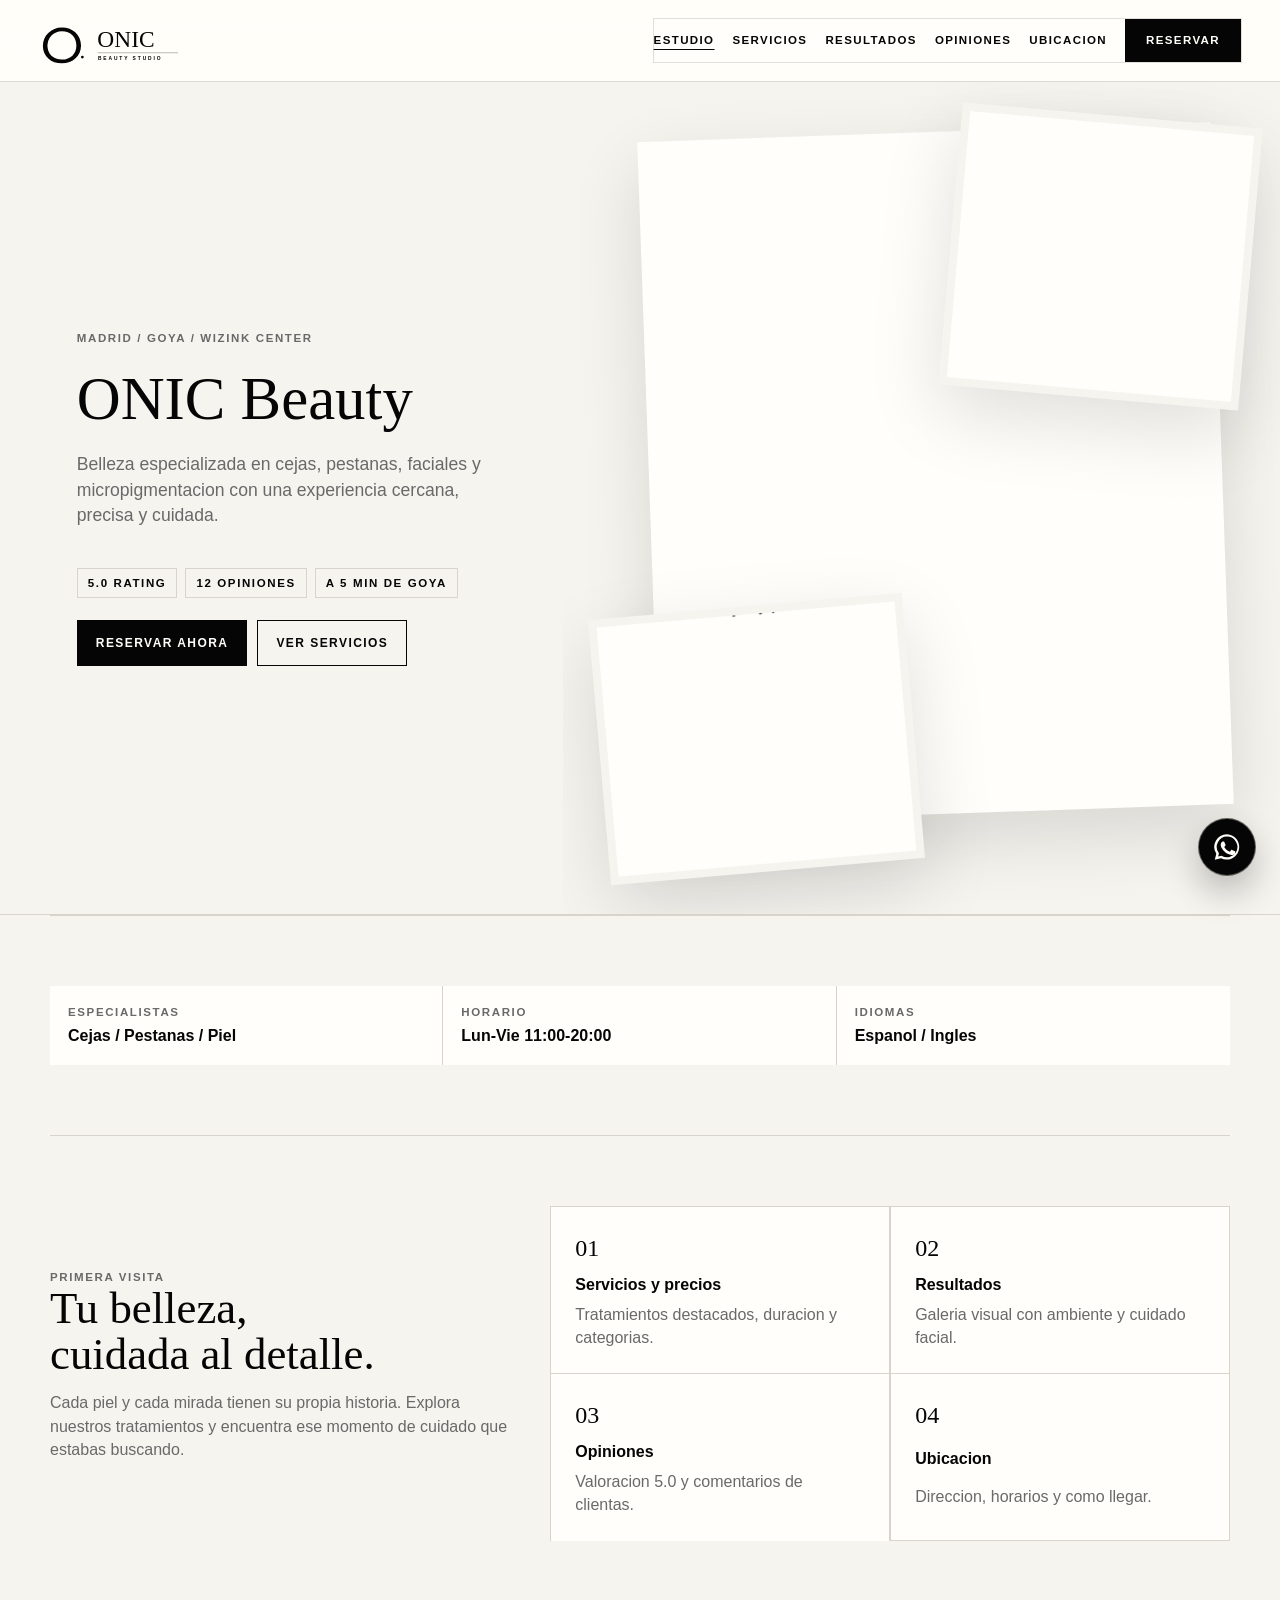
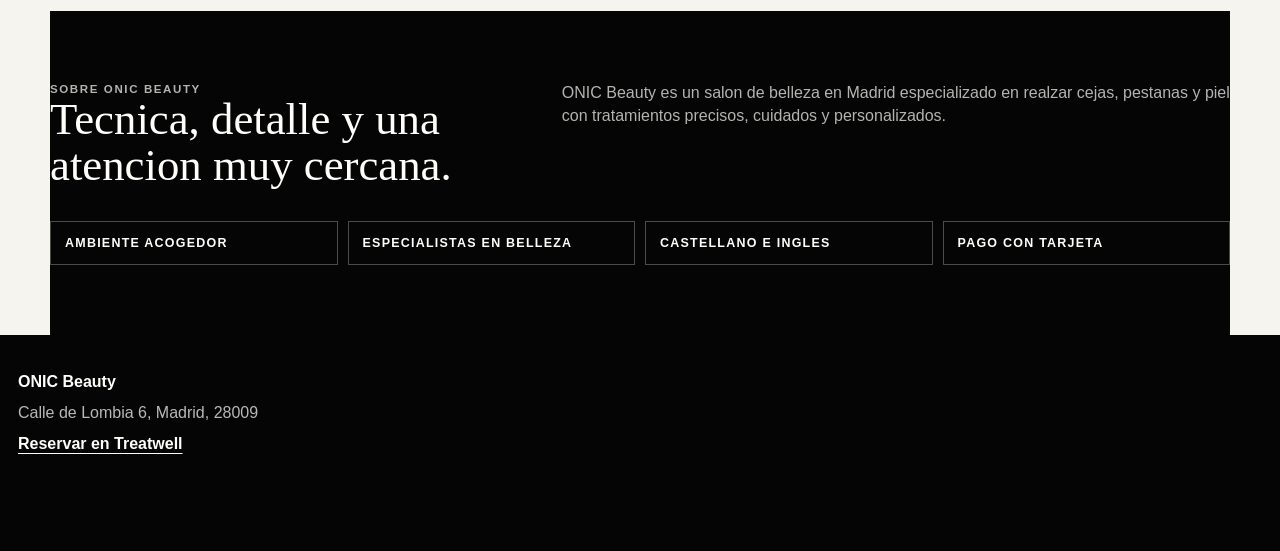
==== estudio.html @ 99eba58e "Add immersive photographic parallax and responsive home experience" ====
﻿<!doctype html>
<html lang="es">
  <head>
    <meta charset="utf-8" />
    <meta name="viewport" content="width=device-width, initial-scale=1" />
    <title>Estudio | ONIC Beauty Madrid</title>
    <meta
      name="description"
      content="Conoce ONIC Beauty Madrid, un beauty studio especializado en cejas, pestanas, faciales y micropigmentacion."
    />
    <meta name="theme-color" content="#faf7f2" />
    <link rel="preload" href="assets/logo-onic.svg" as="image" />
    <link rel="preconnect" href="https://images.unsplash.com" />
    <link rel="icon" href="assets/logo-onic.svg" type="image/svg+xml" />
    <link rel="stylesheet" href="styles.css" />
    <link rel="stylesheet" href="motion.css?v=20261016" />
  </head>
  <body>
    <header class="site-header">
      <a class="brand" href="index.html" aria-label="ONIC Beauty inicio">
        <img class="brand-logo" src="assets/logo-onic.svg" alt="ONIC Beauty" />
      </a>
      <button class="menu-toggle" type="button" aria-expanded="false" aria-controls="site-nav">
        <span></span>
        <span></span>
        <span></span>
        <span class="sr-only">Abrir menu</span>
      </button>
      <nav class="site-nav" id="site-nav" aria-label="Navegacion principal">
        <a href="estudio.html">Estudio</a>
        <a href="servicios.html">Servicios</a>
        <a href="resultados.html">Resultados</a>
        <a href="opiniones.html">Opiniones</a>
        <a href="ubicacion.html">Ubicacion</a>
        <a class="nav-cta" href="https://www.treatwell.es/establecimiento/onic-beauty/">Reservar</a>
      </nav>
    </header>

    <main>
      <section class="hero cinematic-hero">
        <div class="hero-content">
          <p class="eyebrow">Madrid / Goya / WiZink Center</p>
          <h1>ONIC Beauty</h1>
          <p class="hero-copy">
            Belleza especializada en cejas, pestanas, faciales y micropigmentacion con una experiencia cercana, precisa y cuidada.
          </p>
          <div class="trust-row" aria-label="Valoracion y ubicacion">
            <span>5.0 rating</span>
            <span>12 opiniones</span>
            <span>A 5 min de Goya</span>
          </div>
          <div class="hero-actions">
            <a class="button primary" href="https://www.treatwell.es/establecimiento/onic-beauty/">Reservar ahora</a>
            <a class="button ghost" href="servicios.html">Ver servicios</a>
          </div>
        </div>

        <div class="beauty-motion" data-parallax-scene aria-label="Composición de imágenes de belleza">
          <div class="motion-frame frame-main">
            <img data-parallax="38" data-depth="15" src="https://images.unsplash.com/photo-1515377905703-c4788e51af15?auto=format&fit=crop&w=1100&q=85" alt="Tratamiento facial relajante en cabina" />
          </div>
          <div class="motion-frame frame-top">
            <img data-parallax="-32" data-depth="26" src="https://images.unsplash.com/photo-1522335789203-aabd1fc54bc9?auto=format&fit=crop&w=800&q=85" alt="Productos de belleza y cuidado facial" />
          </div>
          <div class="motion-frame frame-bottom">
            <img data-parallax="55" data-depth="20" src="https://images.unsplash.com/photo-1595476108010-b4d1f102b1b1?auto=format&fit=crop&w=800&q=85" alt="Detalle de mirada, cejas y pestanas" />
          </div>
          <div class="motion-caption">
            <span>Skin glow</span>
            <strong>Cejas / Pestanas / Faciales</strong>
          </div>
        </div>
      </section>

      <section class="section intro-strip" aria-label="Especialidades">
        <div><span>Especialistas</span><strong>Cejas / Pestanas / Piel</strong></div>
        <div><span>Horario</span><strong>Lun-Vie 11:00-20:00</strong></div>
        <div><span>Idiomas</span><strong>Espanol / Ingles</strong></div>
      </section>

      <section class="section split">
        <div class="section-heading">
          <p class="eyebrow">Primera visita</p>
          <h2>Tu belleza, cuidada al detalle.</h2>
          <p>
            Cada piel y cada mirada tienen su propia historia. Explora nuestros tratamientos y encuentra ese momento de cuidado que estabas buscando.
          </p>
        </div>
        <div class="quick-links">
          <a href="servicios.html"><span>01</span><strong>Servicios y precios</strong><p>Tratamientos destacados, duracion y categorias.</p></a>
          <a href="resultados.html"><span>02</span><strong>Resultados</strong><p>Galeria visual con ambiente y cuidado facial.</p></a>
          <a href="opiniones.html"><span>03</span><strong>Opiniones</strong><p>Valoracion 5.0 y comentarios de clientas.</p></a>
          <a href="ubicacion.html"><span>04</span><strong>Ubicacion</strong><p>Direccion, horarios y como llegar.</p></a>
        </div>
      </section>

      <section class="section about">
        <div>
          <p class="eyebrow">Sobre ONIC Beauty</p>
          <h2>Tecnica, detalle y una atencion muy cercana.</h2>
        </div>
        <p>
          ONIC Beauty es un salon de belleza en Madrid especializado en realzar cejas, pestanas y piel con tratamientos precisos, cuidados y personalizados.
        </p>
        <div class="highlight-grid">
          <span>Ambiente acogedor</span>
          <span>Especialistas en belleza</span>
          <span>Castellano e ingles</span>
          <span>Pago con tarjeta</span>
        </div>
      </section>
    </main>

    <footer class="site-footer">
      <strong>ONIC Beauty</strong>
      <span>Calle de Lombia 6, Madrid, 28009</span>
      <a href="https://www.treatwell.es/establecimiento/onic-beauty/">Reservar en Treatwell</a>
    </footer>

    <a class="whatsapp-float" href="https://wa.me/34617253991?text=Hola%20ONIC%20Beauty%2C%20me%20gustaria%20pedir%20informacion%20o%20reservar%20una%20cita." aria-label="Escribir por WhatsApp">
      <svg viewBox="0 0 32 32" aria-hidden="true"><path d="M16.02 3.2A12.7 12.7 0 0 0 5.3 22.74L3.8 28.8l6.18-1.47A12.7 12.7 0 1 0 16.02 3.2Zm0 2.34a10.36 10.36 0 0 1 8.78 15.84 10.34 10.34 0 0 1-13.93 3.63l-.44-.26-3.27.78.8-3.2-.29-.46A10.35 10.35 0 0 1 16.02 5.54Zm-4.1 4.98c-.24 0-.62.09-.95.45-.33.37-1.25 1.22-1.25 2.97s1.28 3.45 1.46 3.69c.18.24 2.47 3.95 6.1 5.38 3.02 1.19 3.64.95 4.3.89.66-.06 2.12-.87 2.42-1.7.3-.84.3-1.56.21-1.7-.09-.16-.33-.25-.69-.43-.36-.18-2.12-1.04-2.45-1.16-.33-.12-.57-.18-.81.18-.24.36-.93 1.16-1.14 1.4-.21.24-.42.27-.78.09-.36-.18-1.52-.56-2.9-1.79-1.07-.95-1.8-2.13-2.01-2.49-.21-.36-.02-.55.16-.73.16-.16.36-.42.54-.63.18-.21.24-.36.36-.6.12-.24.06-.45-.03-.63-.09-.18-.81-1.95-1.11-2.67-.29-.7-.59-.61-.81-.62h-.62Z" /></svg>
    </a>

    <script src="script.js?v=20261016"></script>
  </body>
</html>
---- styles.css ----
:root {
  --ivory: #faf7f2;
  --warm-white: #fffdfc;
  --ink: #211d1b;
  --muted: #d8c9bd;
  --clay: #c8957a;
  --rose: #b9838f;
  --sage: #7e9278;
  --gold: #d9b876;
  --deep: #070b0a;
  --wine: #251719;
  --moss: #18251f;
  --surface: rgba(255, 247, 238, 0.1);
  --surface-strong: rgba(255, 247, 238, 0.16);
  --border: rgba(239, 218, 190, 0.22);
  --shadow: 0 24px 70px rgba(0, 0, 0, 0.28);
  --radius: 8px;
  font-family: Manrope, Inter, ui-sans-serif, system-ui, -apple-system, BlinkMacSystemFont, "Segoe UI", sans-serif;
}

* {
  box-sizing: border-box;
}

html {
  scroll-behavior: smooth;
}

body {
  margin: 0;
  color: #f7efe5;
  background:
    radial-gradient(circle at 16% 8%, rgba(185, 131, 143, 0.28), transparent 26rem),
    radial-gradient(circle at 86% 18%, rgba(126, 146, 120, 0.24), transparent 28rem),
    linear-gradient(135deg, #070b0a 0%, #251719 48%, #18251f 100%);
  line-height: 1.5;
}

.home-video-page {
  min-height: 100vh;
  overflow: hidden;
  background: #070b0a;
}

img {
  display: block;
  max-width: 100%;
}

a {
  color: inherit;
  text-decoration: none;
}

button,
a {
  -webkit-tap-highlight-color: transparent;
}

.sr-only {
  position: absolute;
  width: 1px;
  height: 1px;
  padding: 0;
  margin: -1px;
  overflow: hidden;
  clip: rect(0, 0, 0, 0);
  white-space: nowrap;
  border: 0;
}

.site-header {
  position: sticky;
  top: 0;
  z-index: 20;
  display: flex;
  align-items: center;
  justify-content: space-between;
  min-height: 68px;
  padding: 12px 18px;
  background: rgba(7, 11, 10, 0.68);
  border-bottom: 1px solid var(--border);
  backdrop-filter: blur(18px);
}

.brand {
  display: inline-flex;
  align-items: center;
  gap: 10px;
  font-weight: 800;
  flex: 0 0 auto;
}

.brand-logo {
  width: 142px;
  height: auto;
  filter: drop-shadow(0 10px 26px rgba(0, 0, 0, 0.38));
}

.brand-mark {
  display: grid;
  place-items: center;
  width: 36px;
  height: 36px;
  color: var(--warm-white);
  background: var(--ink);
  border-radius: 50%;
  font-family: Georgia, serif;
}

.menu-toggle {
  display: grid;
  gap: 5px;
  width: 42px;
  height: 42px;
  padding: 10px;
  background: rgba(15, 16, 15, 0.82);
  border: 1px solid rgba(247, 228, 183, 0.2);
  border-radius: var(--radius);
  box-shadow: 0 10px 24px rgba(0, 0, 0, 0.22);
}

.menu-toggle span:not(.sr-only) {
  display: block;
  height: 2px;
  background: #f7efe5;
}

.site-nav {
  position: absolute;
  top: 68px;
  right: 14px;
  left: 14px;
  display: none;
  padding: 14px;
  background: rgba(7, 11, 10, 0.94);
  border: 1px solid var(--border);
  border-radius: var(--radius);
  box-shadow: var(--shadow);
}

.site-nav.is-open {
  display: grid;
  gap: 8px;
}

.site-nav a {
  padding: 11px 12px;
  color: rgba(247, 239, 229, 0.76);
  font-weight: 800;
}

.site-nav .nav-cta {
  color: #120f0d;
  text-align: center;
  background: linear-gradient(135deg, #f7e4b7, #b88a4b);
  border-radius: var(--radius);
}

.site-nav a.is-active {
  color: #fff7ec;
  background: rgba(255, 247, 238, 0.13);
  border-radius: var(--radius);
}

.video-header {
  position: fixed;
  top: 14px;
  right: 0;
  left: 0;
  width: min(1160px, calc(100% - 28px));
  margin: 0 auto;
  min-height: 64px;
  color: var(--warm-white);
  background: rgba(7, 11, 10, 0.5);
  border: 1px solid rgba(247, 228, 183, 0.16);
  border-radius: 999px;
  box-shadow: 0 18px 60px rgba(0, 0, 0, 0.28);
}

.video-header .site-nav a {
  color: rgba(255, 253, 252, 0.78);
}

.video-header .site-nav .nav-cta {
  color: var(--ink);
  background: linear-gradient(135deg, #f7e4b7, #b88a4b);
}

.video-cover {
  position: relative;
  height: 100vh;
  min-height: 560px;
  overflow: hidden;
  background: #070b0a;
}

.hero-video,
.demo-slide,
.video-shade {
  position: absolute;
  inset: 0;
  width: 100%;
  height: 100%;
}

.hero-video,
.demo-slide img {
  width: 100%;
  height: 100%;
  object-fit: cover;
}

.demo-slide {
  opacity: 0;
  animation: treatmentDemo 24s infinite;
}

.demo-slide img {
  transform: scale(1.08);
  animation: treatmentZoom 24s infinite;
}

.slide-one {
  animation-delay: 0s;
}

.slide-one img {
  animation-delay: 0s;
}

.slide-two {
  animation-delay: 6s;
}

.slide-two img {
  animation-delay: 6s;
  object-position: 62% center;
}

.slide-three {
  animation-delay: 12s;
}

.slide-three img {
  animation-delay: 12s;
  object-position: center 42%;
}

.slide-four {
  animation-delay: 18s;
}

.slide-four img {
  animation-delay: 18s;
  object-position: 48% center;
}

.video-shade {
  background:
    radial-gradient(circle at 50% 46%, rgba(255, 240, 199, 0.14), transparent 28%),
    linear-gradient(180deg, rgba(7, 11, 10, 0.28), rgba(7, 11, 10, 0.82));
}

.hero {
  display: grid;
  min-height: calc(100vh - 68px);
  background: transparent;
}

.cinematic-hero {
  gap: 0;
  overflow: hidden;
  background:
    radial-gradient(circle at 18% 22%, rgba(217, 184, 118, 0.16), transparent 28%),
    linear-gradient(135deg, rgba(255, 247, 238, 0.08), rgba(185, 131, 143, 0.12) 58%, rgba(126, 146, 120, 0.16));
}

.hero-media {
  min-height: 42vh;
  overflow: hidden;
}

.hero-media img {
  width: 100%;
  height: 100%;
  min-height: 42vh;
  object-fit: cover;
}

.hero-content {
  display: grid;
  align-content: center;
  gap: 18px;
  padding: 32px 20px 40px;
}

.eyebrow {
  margin: 0;
  color: var(--gold);
  font-size: 0.76rem;
  font-weight: 900;
  text-transform: uppercase;
}

h1,
h2,
h3,
p {
  margin-top: 0;
}

h1,
h2 {
  font-family: "Bodoni 72", Didot, "Bodoni MT", Georgia, "Times New Roman", serif;
  font-weight: 500;
  line-height: 1.02;
}

h1 {
  max-width: 10ch;
  margin-bottom: 0;
  font-size: 4rem;
  text-wrap: balance;
}

h2 {
  margin-bottom: 14px;
  font-size: 2.35rem;
  text-wrap: balance;
}

h3 {
  margin-bottom: 8px;
  font-size: 1.08rem;
}

.hero-copy {
  max-width: 36rem;
  color: rgba(247, 239, 229, 0.78);
  font-size: 1.1rem;
}

.beauty-motion {
  position: relative;
  min-height: 52vh;
  padding: 22px;
  overflow: hidden;
}

.beauty-motion::before {
  position: absolute;
  inset: 12% 8% auto auto;
  width: 150px;
  height: 150px;
  content: "";
  background: rgba(126, 146, 120, 0.23);
  border-radius: 50%;
  filter: blur(2px);
  animation: breathe 5s ease-in-out infinite;
}

.motion-frame {
  position: absolute;
  overflow: hidden;
  background: var(--surface-strong);
  border: 1px solid rgba(255, 253, 252, 0.62);
  border-radius: var(--radius);
  box-shadow: var(--shadow);
}

.motion-frame img {
  width: 100%;
  height: 100%;
  object-fit: cover;
  animation: imageDrift 9s ease-in-out infinite alternate;
}

.frame-main {
  inset: 8% 12% 14% 13%;
  animation: floatMain 7s ease-in-out infinite;
}

.frame-top {
  top: 4%;
  right: 4%;
  width: 42%;
  height: 34%;
  animation: floatTop 6.5s ease-in-out infinite;
}

.frame-bottom {
  bottom: 5%;
  left: 5%;
  width: 44%;
  height: 32%;
  animation: floatBottom 6s ease-in-out infinite;
}

.motion-caption {
  position: absolute;
  right: 18px;
  bottom: 18px;
  display: grid;
  gap: 2px;
  max-width: min(280px, calc(100% - 36px));
  padding: 13px 15px;
  color: var(--warm-white);
  background: rgba(33, 29, 27, 0.78);
  border-radius: var(--radius);
  box-shadow: 0 18px 45px rgba(33, 29, 27, 0.2);
}

.motion-caption span {
  color: #f0d6c8;
  font-size: 0.78rem;
  font-weight: 850;
  text-transform: uppercase;
}

.trust-row {
  display: flex;
  flex-wrap: wrap;
  gap: 8px;
}

.trust-row span,
.tag {
  display: inline-flex;
  align-items: center;
  min-height: 30px;
  padding: 5px 10px;
  color: #f7efe5;
  background: rgba(255, 247, 238, 0.12);
  border: 1px solid var(--border);
  border-radius: 999px;
  font-size: 0.82rem;
  font-weight: 800;
}

.hero-actions {
  display: flex;
  flex-wrap: wrap;
  gap: 10px;
}

.button {
  display: inline-flex;
  align-items: center;
  justify-content: center;
  min-height: 46px;
  padding: 12px 18px;
  border: 1px solid rgba(247, 228, 183, 0.5);
  border-radius: var(--radius);
  font-weight: 850;
}

.button.primary {
  color: #120f0d;
  background: linear-gradient(135deg, #f7e4b7, #b88a4b);
}

.button.ghost {
  color: #f7efe5;
  background: rgba(255, 247, 238, 0.08);
}

.section {
  width: min(1120px, calc(100% - 36px));
  margin: 0 auto;
  padding: 56px 0;
}

.page-hero {
  display: grid;
  gap: 16px;
  width: min(960px, calc(100% - 36px));
  margin: 0 auto;
  padding: 76px 0 30px;
}

.page-hero h1 {
  max-width: 12ch;
  font-size: 3.2rem;
}

.page-hero p:not(.eyebrow) {
  max-width: 42rem;
  color: rgba(247, 239, 229, 0.72);
  font-size: 1.08rem;
}

.intro-strip {
  display: grid;
  gap: 12px;
  padding: 22px 0;
}

.intro-strip div {
  display: grid;
  gap: 3px;
  padding: 18px;
  background: var(--surface);
  border: 1px solid var(--border);
  border-radius: var(--radius);
}

.intro-strip span,
.service-meta span,
.hours span {
  color: rgba(247, 239, 229, 0.62);
  font-size: 0.88rem;
}

.split {
  display: grid;
  gap: 28px;
}

.quick-links {
  display: grid;
  gap: 12px;
}

.quick-links a {
  display: grid;
  gap: 7px;
  padding: 18px;
  background: linear-gradient(145deg, rgba(255, 247, 238, 0.14), rgba(255, 247, 238, 0.06));
  border: 1px solid var(--border);
  border-radius: var(--radius);
  box-shadow: 0 14px 35px rgba(33, 29, 27, 0.06);
}

.quick-links span {
  color: var(--gold);
  font-weight: 900;
}

.quick-links p {
  margin: 0;
  color: rgba(247, 239, 229, 0.66);
}

.section-heading p {
  max-width: 39rem;
  color: rgba(247, 239, 229, 0.68);
}

.section-heading.compact {
  margin-bottom: 22px;
}

.carousel {
  overflow: hidden;
}

.carousel-track {
  position: relative;
  aspect-ratio: 4 / 5;
  overflow: hidden;
  background: rgba(255, 247, 238, 0.1);
  border-radius: var(--radius);
  box-shadow: var(--shadow);
}

.carousel-slide {
  position: absolute;
  inset: 0;
  margin: 0;
  opacity: 0;
  transition: opacity 420ms ease;
}

.carousel-slide.is-active {
  opacity: 1;
}

.carousel-slide img {
  width: 100%;
  height: 100%;
  object-fit: cover;
}

.carousel-slide figcaption {
  position: absolute;
  right: 12px;
  bottom: 12px;
  left: 12px;
  padding: 10px 12px;
  color: var(--warm-white);
  background: rgba(33, 29, 27, 0.72);
  border-radius: var(--radius);
  font-size: 0.92rem;
  font-weight: 800;
}

.carousel-controls {
  display: flex;
  align-items: center;
  justify-content: space-between;
  gap: 12px;
  margin-top: 14px;
}

.icon-button,
.carousel-dots button {
  display: grid;
  place-items: center;
  border: 1px solid var(--border);
  border-radius: 999px;
  background: rgba(255, 247, 238, 0.14);
}

.icon-button {
  width: 44px;
  height: 44px;
  color: #f7efe5;
  font-size: 1.8rem;
}

.carousel-dots {
  display: flex;
  justify-content: center;
  gap: 8px;
}

.carousel-dots button {
  width: 11px;
  height: 11px;
  padding: 0;
}

.carousel-dots button.is-active {
  background: var(--gold);
}

.service-grid {
  display: grid;
  gap: 14px;
}

.service-card,
.rating-card,
.team-card,
.location-panel {
  background: linear-gradient(145deg, rgba(255, 247, 238, 0.14), rgba(255, 247, 238, 0.07));
  border: 1px solid var(--border);
  border-radius: var(--radius);
  backdrop-filter: blur(18px);
}

.service-card {
  display: grid;
  gap: 12px;
  padding: 18px;
}

.service-card.featured {
  border-color: rgba(247, 228, 183, 0.48);
  box-shadow: var(--shadow);
}

.service-card p {
  margin-bottom: 0;
  color: rgba(247, 239, 229, 0.68);
}

.service-meta {
  display: flex;
  align-items: center;
  justify-content: space-between;
  gap: 12px;
}

.service-meta strong {
  white-space: nowrap;
}

.service-card a {
  justify-self: start;
  padding-bottom: 2px;
  color: var(--gold);
  border-bottom: 1px solid currentColor;
  font-weight: 850;
}

.category-list {
  display: grid;
  gap: 10px;
}

details {
  padding: 16px 18px;
  background: rgba(255, 247, 238, 0.1);
  border: 1px solid var(--border);
  border-radius: var(--radius);
}

summary {
  cursor: pointer;
  font-weight: 850;
}

details p {
  margin: 12px 0 0;
  color: rgba(247, 239, 229, 0.66);
}

.about {
  display: grid;
  gap: 18px;
  padding-inline: 18px;
  background:
    linear-gradient(135deg, rgba(217, 184, 118, 0.18), rgba(185, 131, 143, 0.1)),
    rgba(255, 247, 238, 0.08);
  border: 1px solid var(--border);
  border-radius: var(--radius);
}

.about > p {
  color: rgba(247, 239, 229, 0.7);
}

.highlight-grid {
  display: grid;
  gap: 10px;
}

.highlight-grid span {
  padding: 12px 14px;
  background: rgba(7, 11, 10, 0.2);
  border: 1px solid var(--border);
  border-radius: var(--radius);
  font-weight: 800;
}

.reviews {
  display: grid;
  gap: 16px;
}

.rating-card {
  padding: 22px;
}

.rating-card span {
  display: block;
  margin-bottom: 8px;
  font-family: Georgia, serif;
  font-size: 4rem;
  line-height: 1;
}

.rating-card p {
  margin: 10px 0 0;
  color: rgba(247, 239, 229, 0.7);
}

.review-list {
  display: grid;
  gap: 12px;
}

.page-reviews .review-list {
  grid-column: 1 / -1;
}

blockquote {
  margin: 0;
  padding: 18px;
  color: rgba(247, 239, 229, 0.74);
  background: rgba(255, 247, 238, 0.1);
  border: 1px solid var(--border);
  border-radius: var(--radius);
}

.location {
  display: grid;
  gap: 16px;
}

.gallery-grid {
  display: grid;
  gap: 14px;
}

.gallery-grid img {
  width: 100%;
  aspect-ratio: 4 / 5;
  object-fit: cover;
  border-radius: var(--radius);
  box-shadow: var(--shadow);
}

.location-panel,
.team-card {
  padding: 22px;
}

.hours {
  display: grid;
  gap: 10px;
  margin: 22px 0;
}

.hours div {
  display: flex;
  justify-content: space-between;
  gap: 12px;
  padding-bottom: 10px;
  border-bottom: 1px solid var(--border);
}

.avatar {
  display: grid;
  place-items: center;
  width: 72px;
  height: 72px;
  margin-bottom: 18px;
  color: var(--warm-white);
  background: linear-gradient(135deg, var(--rose), var(--sage));
  border-radius: 50%;
  font-family: Georgia, serif;
  font-size: 2.2rem;
}

.site-footer {
  display: grid;
  gap: 8px;
  padding: 34px 18px 96px;
  color: var(--warm-white);
  background: rgba(7, 11, 10, 0.92);
}

.site-footer span {
  color: rgba(255, 253, 252, 0.72);
}

.site-footer a {
  color: #f0d6c8;
  font-weight: 800;
}

.whatsapp-float {
  position: fixed;
  right: 16px;
  bottom: calc(16px + env(safe-area-inset-bottom));
  z-index: 50;
  display: grid;
  place-items: center;
  width: 58px;
  height: 58px;
  color: #fff;
  background: #25d366;
  border-radius: 50%;
  box-shadow: 0 14px 30px rgba(37, 211, 102, 0.35);
}

.whatsapp-float svg {
  width: 32px;
  height: 32px;
  fill: currentColor;
}

:focus-visible {
  outline: 3px solid rgba(126, 146, 120, 0.65);
  outline-offset: 3px;
}

@media (min-width: 720px) {
  .site-header {
    padding-inline: 28px;
  }

  .brand-logo {
    width: 158px;
  }

  .menu-toggle {
    display: none;
  }

  .site-nav {
    position: static;
    display: flex;
    align-items: center;
    gap: 6px;
    padding: 0;
    background: transparent;
    border: 0;
    box-shadow: none;
  }

  .video-header .site-nav {
    color: var(--warm-white);
  }

  .site-nav a {
    padding: 10px 12px;
  }

  .site-nav .nav-cta {
    padding-inline: 16px;
  }

  .hero {
    grid-template-columns: minmax(0, 1.02fr) minmax(0, 0.98fr);
  }

  .cinematic-hero {
    grid-template-columns: minmax(0, 0.88fr) minmax(0, 1.12fr);
  }

  .hero-media {
    order: 2;
    min-height: calc(100vh - 68px);
  }

  .hero-media img {
    min-height: calc(100vh - 68px);
  }

  .hero-content {
    padding: 64px clamp(32px, 6vw, 82px);
  }

  h1 {
    font-size: 5.6rem;
  }

  .page-hero {
    padding-top: 84px;
  }

  .page-hero h1 {
    font-size: 4.2rem;
  }

  .beauty-motion {
    min-height: calc(100vh - 68px);
  }

  .intro-strip,
  .reviews,
  .location {
    grid-template-columns: repeat(3, 1fr);
  }

  .split {
    grid-template-columns: 0.82fr 1.18fr;
    align-items: center;
  }

  .carousel-track {
    aspect-ratio: 16 / 11;
  }

  .service-grid {
    grid-template-columns: repeat(2, 1fr);
  }

  .service-card.featured {
    grid-column: span 2;
  }

  .highlight-grid,
  .category-list,
  .quick-links,
  .gallery-grid {
    grid-template-columns: repeat(2, 1fr);
  }

  .rating-card {
    grid-column: span 1;
  }

  .review-list {
    grid-column: span 2;
    grid-template-columns: repeat(3, 1fr);
  }

  .page-reviews .review-list {
    grid-column: span 2;
    grid-template-columns: repeat(2, 1fr);
  }

  .location-panel {
    grid-column: span 2;
  }

  .whatsapp-float {
    right: 24px;
    bottom: calc(24px + env(safe-area-inset-bottom));
  }
}

@media (min-width: 1024px) {
  .service-grid {
    grid-template-columns: repeat(3, 1fr);
  }

  .service-card.featured {
    grid-column: span 2;
  }

  .about {
    grid-template-columns: 0.85fr 1.15fr;
    align-items: start;
    padding: 42px;
  }

  .highlight-grid {
    grid-column: 1 / -1;
    grid-template-columns: repeat(4, 1fr);
  }

  .gallery-grid {
    grid-template-columns: repeat(3, 1fr);
  }
}

@media (prefers-reduced-motion: reduce) {
  *,
  *::before,
  *::after {
    scroll-behavior: auto !important;
    transition: none !important;
    animation: none !important;
  }
}

@media (prefers-reduced-motion: reduce) {
  .demo-slide:first-of-type {
    opacity: 1;
  }
}

@media (max-width: 719px) {
  .video-header {
    top: 10px;
    width: min(100% - 20px, 1160px);
    padding-inline: 14px;
  }

  .brand-logo {
    width: 126px;
  }

  .video-header .site-nav {
    background: rgba(7, 11, 10, 0.94);
    border-color: rgba(247, 228, 183, 0.18);
  }

  .video-header .menu-toggle {
    background: rgba(15, 16, 15, 0.86);
    border-color: rgba(247, 228, 183, 0.22);
  }
}

@media (min-width: 720px) and (max-width: 899px) {
  .menu-toggle {
    display: grid;
  }

  .site-nav {
    position: absolute;
    top: 68px;
    right: 14px;
    left: 14px;
    display: none;
    padding: 14px;
    background: rgba(7, 11, 10, 0.94);
    border: 1px solid var(--border);
    border-radius: var(--radius);
    box-shadow: var(--shadow);
  }

  .site-nav.is-open {
    display: grid;
    gap: 8px;
  }

  .video-header .site-nav {
    background: rgba(7, 11, 10, 0.94);
    border-color: rgba(247, 228, 183, 0.18);
  }
}

@keyframes floatMain {
  0%,
  100% {
    transform: translate3d(0, 0, 0) rotate(-1deg);
  }

  50% {
    transform: translate3d(0, -12px, 0) rotate(1deg);
  }
}

@keyframes floatTop {
  0%,
  100% {
    transform: translate3d(0, 0, 0) rotate(4deg);
  }

  50% {
    transform: translate3d(-10px, 10px, 0) rotate(2deg);
  }
}

@keyframes floatBottom {
  0%,
  100% {
    transform: translate3d(0, 0, 0) rotate(-4deg);
  }

  50% {
    transform: translate3d(12px, -8px, 0) rotate(-2deg);
  }
}

@keyframes imageDrift {
  from {
    transform: scale(1.04);
  }

  to {
    transform: scale(1.13) translate3d(-2%, 1%, 0);
  }
}

@keyframes breathe {
  0%,
  100% {
    transform: scale(1);
    opacity: 0.72;
  }

  50% {
    transform: scale(1.24);
    opacity: 0.38;
  }
}

@keyframes treatmentDemo {
  0% {
    opacity: 0;
  }

  7% {
    opacity: 1;
  }

  28% {
    opacity: 1;
  }

  35%,
  100% {
    opacity: 0;
  }
}

@keyframes treatmentZoom {
  0% {
    transform: scale(1.08) translate3d(0, 0, 0);
  }

  35% {
    transform: scale(1.18) translate3d(-1.5%, 1%, 0);
  }

  100% {
    transform: scale(1.18) translate3d(-1.5%, 1%, 0);
  }
}

/* Editorial luxury refresh inspired by high-fashion beauty sites. */
:root {
  --lux-black: #050505;
  --lux-white: #fffefa;
  --lux-paper: #f6f4ef;
  --lux-soft: #ece9e2;
  --lux-ink-2: #262626;
  --lux-muted: #696969;
  --lux-line: #d8d4cc;
  --lux-shadow: 0 26px 70px rgba(0, 0, 0, 0.12);
  --radius: 0;
  font-family: Arial, Helvetica, ui-sans-serif, system-ui, -apple-system, BlinkMacSystemFont, "Segoe UI", sans-serif;
}

body {
  color: var(--lux-black);
  background: var(--lux-paper);
  line-height: 1.45;
}

.home-video-page {
  background: var(--lux-black);
}

.site-header {
  min-height: 76px;
  padding: 16px 22px;
  background: rgba(255, 254, 250, 0.94);
  border-bottom: 1px solid rgba(5, 5, 5, 0.14);
  box-shadow: none;
}

.video-header {
  top: 18px;
  min-height: 70px;
  background: rgba(5, 5, 5, 0.46);
  border: 1px solid rgba(255, 254, 250, 0.28);
  border-radius: 0;
  backdrop-filter: blur(16px);
}

.brand-logo {
  width: 176px;
  filter: none;
}

.video-header .brand-logo {
  filter: invert(1) drop-shadow(0 10px 24px rgba(0, 0, 0, 0.34));
}

.site-nav {
  background: var(--lux-white);
  border: 1px solid rgba(5, 5, 5, 0.12);
  border-radius: 0;
}

.site-nav a {
  color: var(--lux-black);
  font-size: 0.72rem;
  font-weight: 700;
  text-transform: uppercase;
  letter-spacing: 0.12em;
}

.site-nav a:hover,
.site-nav a.is-active {
  color: var(--lux-black);
  background: transparent;
  text-decoration: underline;
  text-underline-offset: 5px;
}

.site-nav .nav-cta,
.video-header .site-nav .nav-cta {
  color: var(--lux-white);
  background: var(--lux-black);
  border: 1px solid var(--lux-black);
  border-radius: 0;
  text-decoration: none;
}

.video-header .site-nav a {
  color: var(--lux-white);
}

.menu-toggle {
  background: var(--lux-black);
  border-color: var(--lux-black);
  border-radius: 0;
  box-shadow: none;
}

.menu-toggle span:not(.sr-only) {
  height: 1px;
  background: var(--lux-white);
}

.video-shade {
  background:
    linear-gradient(180deg, rgba(0, 0, 0, 0.38), rgba(0, 0, 0, 0.16) 42%, rgba(0, 0, 0, 0.72)),
    radial-gradient(circle at 50% 58%, rgba(0, 0, 0, 0), rgba(0, 0, 0, 0.36));
}

.demo-slide img {
  filter: grayscale(0.18) contrast(1.05);
}

h1,
h2 {
  font-family: Didot, "Bodoni 72", "Times New Roman", Georgia, serif;
  font-weight: 400;
  letter-spacing: 0;
}

h1 {
  max-width: 13ch;
  font-size: 3.8rem;
}

h2 {
  font-size: 2.8rem;
}

h3 {
  font-size: 1rem;
  font-weight: 700;
  text-transform: uppercase;
  letter-spacing: 0.08em;
}

.eyebrow,
.tag,
.trust-row span,
.service-meta span,
.hours span,
.intro-strip span {
  color: var(--lux-muted);
  font-size: 0.72rem;
  font-weight: 700;
  text-transform: uppercase;
  letter-spacing: 0.14em;
}

.page-hero {
  width: min(1040px, calc(100% - 40px));
  padding: 96px 0 46px;
  border-bottom: 1px solid var(--lux-line);
}

.page-hero h1 {
  max-width: 15ch;
  font-size: 3.7rem;
}

.page-hero p:not(.eyebrow),
.section-heading p,
.hero-copy,
.quick-links p,
.service-card p,
details p,
.about > p,
.rating-card p,
blockquote {
  color: var(--lux-muted);
}

.cinematic-hero {
  min-height: calc(100vh - 76px);
  background: var(--lux-paper);
  border-bottom: 1px solid var(--lux-line);
}

.hero-content {
  gap: 22px;
}

.beauty-motion::before,
.motion-caption {
  display: none;
}

.motion-frame {
  border: 0;
  border-radius: 0;
  box-shadow: var(--lux-shadow);
  background: var(--lux-white);
}

.motion-frame img,
.gallery-grid img,
.carousel-slide img {
  filter: grayscale(0.08) contrast(1.02);
}

.frame-main {
  inset: 6% 8% 12% 12%;
}

.frame-top,
.frame-bottom {
  border: 8px solid var(--lux-paper);
}

.section {
  width: min(1180px, calc(100% - 40px));
  padding: 70px 0;
}

.intro-strip {
  gap: 0;
  border-top: 1px solid var(--lux-line);
  border-bottom: 1px solid var(--lux-line);
}

.intro-strip div,
.quick-links a,
.service-card,
.rating-card,
.team-card,
.location-panel,
details,
blockquote {
  background: var(--lux-white);
  border: 1px solid var(--lux-line);
  border-radius: 0;
  box-shadow: none;
}

.intro-strip div {
  border-width: 0 0 1px;
}

.quick-links {
  gap: 0;
}

.quick-links a {
  padding: 24px;
  border-bottom: 0;
}

.quick-links a:last-child {
  border-bottom: 1px solid var(--lux-line);
}

.quick-links span {
  color: var(--lux-black);
  font-family: Didot, "Bodoni 72", serif;
  font-size: 1.5rem;
  font-weight: 400;
}

.button,
.service-card a {
  border-radius: 0;
  font-size: 0.75rem;
  font-weight: 700;
  text-transform: uppercase;
  letter-spacing: 0.12em;
  transition: color 180ms ease, background 180ms ease, border-color 180ms ease;
}

.button.primary,
.button.ghost:hover,
.service-card a:hover {
  color: var(--lux-white);
  background: var(--lux-black);
  border-color: var(--lux-black);
}

.button.ghost,
.button.primary:hover {
  color: var(--lux-black);
  background: transparent;
  border-color: var(--lux-black);
}

.trust-row span,
.tag {
  color: var(--lux-black);
  background: transparent;
  border: 1px solid var(--lux-line);
  border-radius: 0;
}

.service-grid {
  gap: 0;
  border-top: 1px solid var(--lux-line);
  border-left: 1px solid var(--lux-line);
}

.service-card {
  padding: 26px;
  border-top: 0;
  border-left: 0;
}

.service-card.featured {
  border-color: var(--lux-line);
  box-shadow: none;
}

.service-card a {
  justify-self: stretch;
  margin-top: 8px;
  padding: 12px 14px;
  color: var(--lux-black);
  text-align: center;
  border: 1px solid var(--lux-black);
}

.category-list {
  gap: 0;
}

details {
  border-bottom: 0;
}

details:last-child {
  border-bottom: 1px solid var(--lux-line);
}

summary {
  padding: 4px 0;
  font-size: 0.82rem;
  text-transform: uppercase;
  letter-spacing: 0.1em;
}

.about {
  background: var(--lux-black);
  color: var(--lux-white);
  border: 0;
  border-radius: 0;
}

.about .eyebrow,
.about > p {
  color: rgba(255, 254, 250, 0.7);
}

.highlight-grid span {
  background: transparent;
  border: 1px solid rgba(255, 254, 250, 0.28);
  border-radius: 0;
  font-size: 0.78rem;
  text-transform: uppercase;
  letter-spacing: 0.1em;
}

.carousel {
  overflow: visible;
}

.carousel-track {
  aspect-ratio: 4 / 5;
  border-radius: 0;
  box-shadow: var(--lux-shadow);
  background: var(--lux-white);
}

.carousel-slide figcaption {
  right: 0;
  bottom: 0;
  left: auto;
  max-width: min(360px, 80%);
  padding: 14px 18px;
  color: var(--lux-white);
  background: var(--lux-black);
  border-radius: 0;
  font-size: 0.74rem;
  text-transform: uppercase;
  letter-spacing: 0.1em;
}

.icon-button,
.carousel-dots button {
  color: var(--lux-black);
  background: transparent;
  border: 1px solid var(--lux-black);
  border-radius: 0;
}

.carousel-dots button {
  width: 28px;
  height: 2px;
  border: 0;
  background: var(--lux-line);
}

.carousel-dots button.is-active {
  background: var(--lux-black);
}

.gallery-grid {
  gap: 1px;
  background: var(--lux-line);
}

.gallery-grid img {
  border-radius: 0;
  box-shadow: none;
}

.reviews {
  gap: 1px;
  background: var(--lux-line);
}

.rating-card span {
  font-family: Didot, "Bodoni 72", serif;
  color: var(--lux-black);
}

.location {
  gap: 1px;
  background: var(--lux-line);
}

.avatar {
  color: var(--lux-white);
  background: var(--lux-black);
  border-radius: 0;
  font-family: Didot, "Bodoni 72", serif;
}

.site-footer {
  color: var(--lux-white);
  background: var(--lux-black);
  border-top: 1px solid var(--lux-black);
}

.site-footer a {
  color: var(--lux-white);
  text-decoration: underline;
  text-underline-offset: 4px;
}

.whatsapp-float {
  color: var(--lux-white);
  background: var(--lux-black);
  border: 1px solid rgba(255, 254, 250, 0.35);
  box-shadow: 0 16px 34px rgba(0, 0, 0, 0.24);
}

@media (min-width: 720px) {
  .site-header {
    padding-inline: 38px;
  }

  .brand-logo {
    width: 196px;
  }

  .site-nav {
    gap: 18px;
  }

  .site-nav a {
    padding: 10px 0;
  }

  .site-nav .nav-cta {
    padding: 12px 20px;
  }

  .carousel-track {
    aspect-ratio: 16 / 10;
  }

  .intro-strip div {
    border-width: 0 1px 0 0;
  }

  .intro-strip div:last-child {
    border-right: 0;
  }
}

@media (max-width: 719px) {
  .video-header {
    top: 10px;
    width: min(100% - 20px, 1160px);
    border-radius: 0;
  }

  .brand-logo {
    width: 146px;
  }

  .video-header .site-nav,
  .site-nav {
    background: var(--lux-white);
    border-color: rgba(5, 5, 5, 0.16);
  }

  .video-header .site-nav a,
  .site-nav a {
    color: var(--lux-black);
  }

  .video-header .site-nav .nav-cta,
  .site-nav .nav-cta {
    color: var(--lux-white);
  }

  .page-hero h1 {
    font-size: 3rem;
  }
}
---- motion.css ----
/* Photographic depth: transforms only, with native scrolling and a static fallback. */
:root { --parallax-y: 0px; --depth-x: 0px; --depth-y: 0px; }
.home-video-page { overflow: visible; background: var(--lux-paper); }
.home-main { overflow: clip; }
.cover-story { position: relative; height: 150vh; height: 150svh; --cover-progress: 0; }
.cover-sticky { position: sticky; top: 0; height: 100vh; height: 100svh; min-height: 640px; color: var(--lux-white); isolation: isolate; }
.cover-sticky .demo-slide { animation: none; opacity: 0; transition: opacity 1.3s ease; pointer-events: none; }
.cover-sticky .demo-slide:first-child, .cover-sticky .demo-slide.is-active { opacity: 0; }
.cover-sticky .demo-slide.is-active { opacity: 1; }
[data-parallax-scene] { position: relative; }
.cover-sticky[data-parallax-scene] { position: sticky; }
.cover-sticky .demo-slide img,
.treatment-photo img,
.ritual-banner > img,
.motion-frame img[data-parallax],
.carousel-slide img[data-parallax],
.gallery-photo img[data-parallax] {
  position: absolute;
  inset: -12% -10%;
  width: 120%;
  height: 124%;
  max-width: none;
  object-fit: cover;
  animation: none;
  transform: translate3d(var(--depth-x), calc(var(--parallax-y) + var(--depth-y)), 0) scale(1.025);
}
.cover-sticky .demo-slide img { object-position: 60% center; filter: saturate(0.65) contrast(1.03); }
.cover-sticky .video-shade { z-index: 1; pointer-events: none; background: linear-gradient(90deg, rgba(5, 5, 5, .72), rgba(5, 5, 5, .23) 66%), linear-gradient(0deg, rgba(5, 5, 5, .65), transparent 35%); }
.cover-content { position: absolute; z-index: 3; left: max(7vw, calc((100vw - 1200px) / 2)); top: 50%; width: min(850px, 85%); transform: translate3d(0, calc(-46% - var(--cover-progress) * 42px), 0); }
.cover-content .eyebrow { color: rgba(255, 254, 250, .82); font-size: .68rem; margin-bottom: 25px; }
.cover-content h1 { max-width: 14ch; color: var(--lux-white); font-size: 7.3rem; line-height: .97; font-weight: 400; margin: 0 0 26px; }
.cover-content h1 em, .home-rituals h2 em, .ritual-banner h2 em { font-weight: 400; }
.cover-copy { color: rgba(255, 254, 250, .8); font-size: 1.05rem; margin-bottom: 30px; line-height: 1.65; }
.cover-content .hero-actions { align-items: center; gap: 28px; }
.cover-content .button.primary { background: var(--lux-white); color: var(--lux-black); border-color: var(--lux-white); gap: 30px; min-height: 54px; padding: 16px 22px; }
.cover-content .button.primary:hover { color: var(--lux-white); background: transparent; }
.cover-link { padding-block: 12px; font-size: .72rem; border-bottom: 1px solid rgba(255, 254, 250, .5); }
.cover-link span { margin-left: 18px; }
.cover-orbit { position: absolute; z-index: 2; width: 34vw; aspect-ratio: 1; right: -5vw; top: 19%; border: 1px solid rgba(255, 254, 250, .3); border-radius: 50%; transform: translateY(calc(var(--cover-progress) * -100px)); pointer-events: none; }
.cover-orbit::before { content: ''; position: absolute; inset: 16%; border: 1px solid rgba(255, 254, 250, .16); border-radius: 50%; }
.cover-orbit span { position: absolute; left: -13px; top: 45%; display: grid; place-items: center; width: 26px; height: 26px; border-radius: 50%; background: #f6f4ef; color: #050505; font: italic 17px Georgia, serif; }
.cover-bottom { position: absolute; z-index: 4; bottom: 36px; left: 7vw; right: 7vw; display: flex; align-items: center; justify-content: space-between; gap: 28px; }
.scroll-cue { display: flex; gap: 16px; align-items: center; font-size: .65rem; text-transform: uppercase; letter-spacing: .08em; }
.scroll-line { width: 1px; height: 42px; display: block; background: linear-gradient(transparent, var(--lux-white)); }
.cover-controls { display: flex; gap: 9px; align-items: center; }
.cover-caption { margin-right: 18px; min-width: 205px; }
.cover-caption span { font-size: .6rem; opacity: .7; }
.cover-caption p { margin: 4px 0 0; font-size: .72rem; }
.cover-arrow, .cover-pause { display: grid; place-items: center; flex: 0 0 auto; color: var(--lux-white); background: rgba(5, 5, 5, .2); border: 1px solid rgba(255, 254, 250, .45); cursor: pointer; }
.cover-arrow { width: 42px; height: 42px; font-size: 19px; }
.cover-pause { height: 42px; min-width: 74px; font: 10px Arial, sans-serif; padding: 8px; }
.cover-arrow:hover, .cover-pause:hover { color: var(--lux-black); background: var(--lux-white); }
.cover-pause:disabled { opacity: .7; cursor: default; }
.cover-edge { position: absolute; right: 26px; top: 50%; z-index: 2; writing-mode: vertical-rl; font: italic 13px Georgia, serif; opacity: .7; }
.video-header { transition: background 250ms ease, border-color 250ms ease; }
.video-header.is-scrolled { background: rgba(5, 5, 5, .93); }
.home-rituals { padding-block: 110px 120px; }
.ritual-heading { display: grid; grid-template-columns: 1fr .65fr; column-gap: 12%; align-items: end; margin-bottom: 65px; }
.ritual-heading .eyebrow { grid-column: 1 / -1; margin-bottom: 22px; }
.ritual-heading h2 { font-size: 4.5rem; margin-bottom: 0; }
.ritual-heading > p:last-child { color: var(--lux-muted); max-width: 320px; font-size: .93rem; line-height: 1.8; margin-bottom: 5px; }
.treatment-grid { display: grid; grid-template-columns: 1fr .88fr 1fr; align-items: start; gap: 32px; }
.treatment-item { display: block; min-width: 0; }
.treatment-item:nth-child(2) { margin-top: 105px; }
.treatment-item:nth-child(3) { margin-top: 40px; }
.treatment-photo { aspect-ratio: 3 / 4; overflow: hidden; background: #dedad1; isolation: isolate; }
.treatment-photo::after { content: ''; position: absolute; inset: 0; background: linear-gradient(transparent 70%, rgba(0, 0, 0, .25)); pointer-events: none; }
.treatment-photo img { filter: saturate(.65); transition: filter 500ms ease; }
.treatment-item:hover img { filter: saturate(1); }
.photo-index { position: absolute; bottom: 15px; left: 18px; color: white; font: italic 34px Georgia, serif; z-index: 1; }
.treatment-label { display: flex; align-items: baseline; justify-content: space-between; gap: 12px; padding-top: 22px; }
.treatment-label h3 { font-family: Georgia, serif; font-weight: 400; text-transform: none; letter-spacing: 0; font-size: 1.4rem; }
.treatment-label > span { transition: transform 220ms ease; }
.treatment-item:hover .treatment-label > span { transform: translate(3px, -3px); }
.treatment-item > p { font-size: .68rem; color: var(--lux-muted); text-transform: uppercase; letter-spacing: .08em; }
.ritual-banner { min-height: 640px; height: 80vh; max-height: 900px; overflow: hidden; background: #1b2420; color: var(--lux-white); display: grid; place-items: center; isolation: isolate; }
.ritual-banner > img { filter: saturate(.5); }
.ritual-banner-shade { position: absolute; inset: 0; background: rgba(5, 5, 5, .56); z-index: 1; }
.ritual-banner-content { position: relative; z-index: 2; text-align: center; padding: 60px 25px; }
.ritual-banner .eyebrow { color: rgba(255, 254, 250, .75); margin-bottom: 30px; }
.ritual-banner h2 { font-size: 6rem; margin-bottom: 38px; }
.ritual-banner .button { gap: 40px; border-color: var(--lux-white); color: var(--lux-white); background: transparent; }
.ritual-banner .button:hover { background: var(--lux-white); color: var(--lux-black); }
.home-footer { display: grid; grid-template-columns: 1fr 1fr auto; align-items: center; padding: 55px 7vw 65px; column-gap: 20px; }
.home-footer strong { font: 1.8rem Georgia, serif; }
.home-footer span, .home-footer a { font-size: .75rem; }
.home-footer small { grid-column: 1 / -1; color: rgba(255, 254, 250, .45); font-size: .6rem; margin-top: 12px; }
.will-reveal { opacity: 0; translate: 0 28px; transition: opacity 800ms ease, translate 900ms cubic-bezier(.2, .7, .2, 1); }
.will-reveal.is-revealed, .will-reveal:focus-within { opacity: 1; translate: 0 0; }
.motion-frame { animation: none; }
.frame-main { rotate: -2deg; }
.frame-top { rotate: 5deg; }
.frame-bottom { rotate: -5deg; }
.motion-frame img[data-parallax] { transition: filter 400ms ease; }
.gallery-grid { background: transparent; gap: 22px; align-items: start; }
.gallery-photo { margin: 0; aspect-ratio: 4 / 5; position: relative; overflow: hidden; background: #e5e0d7; }
.gallery-photo:nth-child(2) { margin-top: 65px; }
.carousel-slide { pointer-events: none; }
.carousel-slide.is-active { pointer-events: auto; }
.carousel-slide figcaption { z-index: 1; }
.carousel-playback { min-height: 44px; padding: 8px 12px; background: transparent; color: var(--lux-black); border: 1px solid currentColor; font-size: .7rem; cursor: pointer; }
:focus-visible { outline: 3px solid #a98652; outline-offset: 5px; }

@media (min-width: 900px) {
  .video-header .site-nav { background: transparent; border: 0; }
}
@media (min-width: 720px) and (max-width: 899px) {
  .video-header .site-nav { background: var(--lux-white); }
  .video-header .site-nav a { color: var(--lux-black); }
  .video-header .site-nav .nav-cta { color: var(--lux-white); }
}
@media (max-width: 1100px) {
  .cover-content h1 { font-size: 6rem; }
  .ritual-heading h2 { font-size: 3.6rem; }
  .treatment-grid { gap: 22px; }
}
@media (max-width: 719px) {
  .cover-story { height: 125vh; height: 125svh; min-height: 780px; }
  .cover-sticky { min-height: 780px; }
  .cover-content { left: 7%; width: 86%; top: 44%; }
  .cover-content h1 { font-size: 3.8rem; line-height: 1.02; margin-bottom: 22px; }
  .cover-content .eyebrow { font-size: .6rem; margin-bottom: 22px; }
  .cover-content .hero-actions { gap: 12px 22px; }
  .cover-copy { font-size: .88rem; margin-bottom: 22px; }
  .cover-content .button.primary { font-size: .65rem; min-height: 48px; padding: 14px 16px; gap: 20px; }
  .cover-link { font-size: .67rem; }
  .cover-orbit { width: 70vw; right: -27vw; top: 23%; opacity: .65; }
  .cover-edge { display: none; }
  .cover-bottom { bottom: 90px; left: 7%; right: 7%; flex-wrap: wrap; gap: 18px; }
  .scroll-cue { font-size: .56rem; gap: 12px; }
  .scroll-line { height: 24px; }
  .cover-controls { width: 100%; gap: 6px; }
  .cover-caption { margin-right: auto; min-width: 0; }
  .cover-caption p { font-size: .62rem; max-width: 145px; }
  .cover-arrow { width: 36px; height: 38px; }
  .cover-pause { min-width: 60px; height: 38px; }
  .home-rituals { padding-block: 72px 80px; }
  .ritual-heading { grid-template-columns: 1fr; gap: 24px; margin-bottom: 38px; }
  .ritual-heading .eyebrow { margin-bottom: 0; }
  .ritual-heading h2 { font-size: 2.85rem; }
  .ritual-heading > p:last-child { font-size: .88rem; }
  .treatment-grid { grid-template-columns: 1fr; gap: 36px; }
  .treatment-item:nth-child(2), .treatment-item:nth-child(3) { margin-top: 0; }
  .treatment-item:nth-child(2) { width: 86%; margin-left: auto; }
  .treatment-photo { aspect-ratio: 4 / 5; }
  .treatment-label { padding-top: 17px; }
  .ritual-banner { height: 75svh; min-height: 520px; }
  .ritual-banner h2 { font-size: 3.8rem; }
  .home-footer { grid-template-columns: 1fr; gap: 14px; padding-bottom: 110px; }
  .gallery-photo:nth-child(2) { margin-top: 0; }
  .carousel-controls { gap: 8px; flex-wrap: wrap; }
  .carousel-playback { margin-left: auto; }
}
@media (max-width: 380px) {
  .cover-content h1 { font-size: 3.35rem; }
}
@media (max-height: 680px) and (min-width: 720px) {
  .cover-sticky { min-height: 560px; }
  .cover-content h1 { font-size: 5rem; }
  .cover-content { top: 46%; }
  .cover-copy { margin-bottom: 18px; }
}
@media (prefers-reduced-motion: reduce) {
  .cover-story { height: auto; }
  .cover-sticky[data-parallax-scene] { position: relative; }
  [data-parallax] { transform: scale(1.025) !important; }
  .cover-content { transform: translateY(-46%); }
  .cover-orbit { transform: none; }
  .will-reveal { opacity: 1; translate: none; }
}
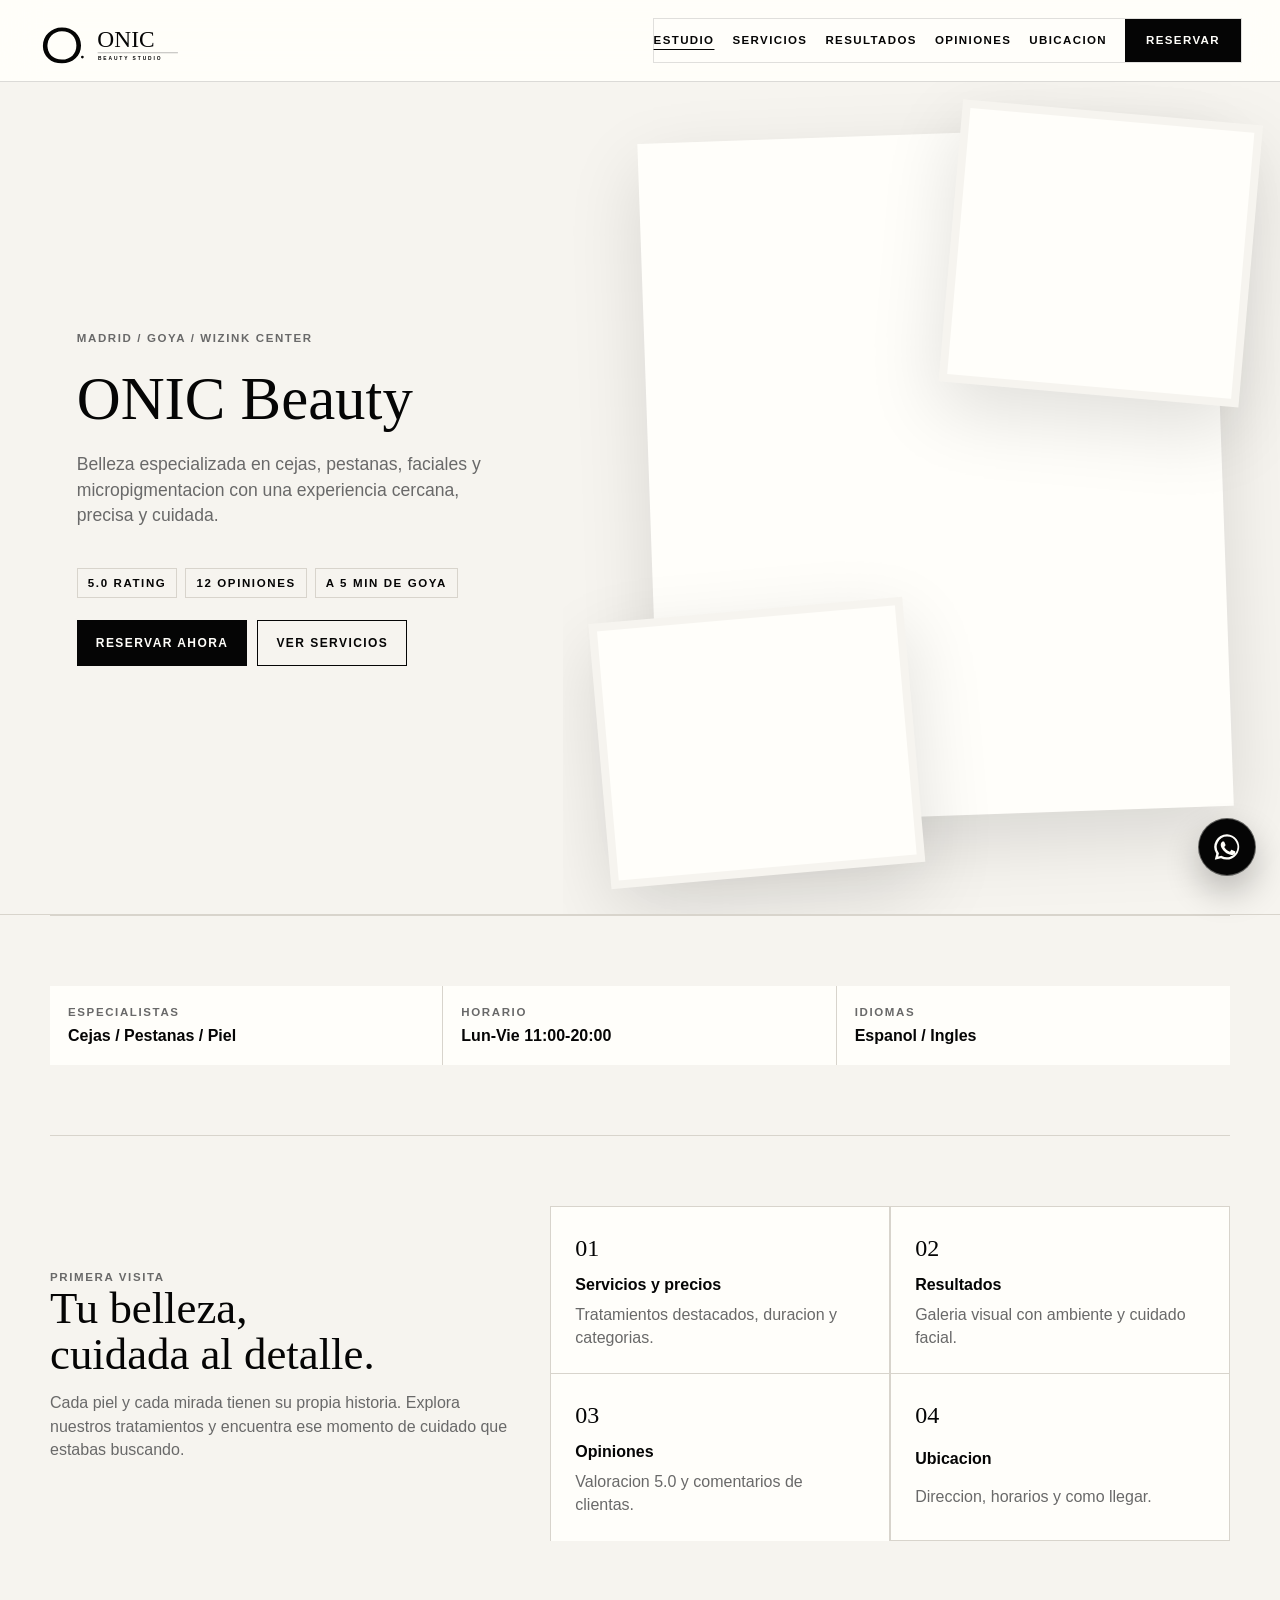
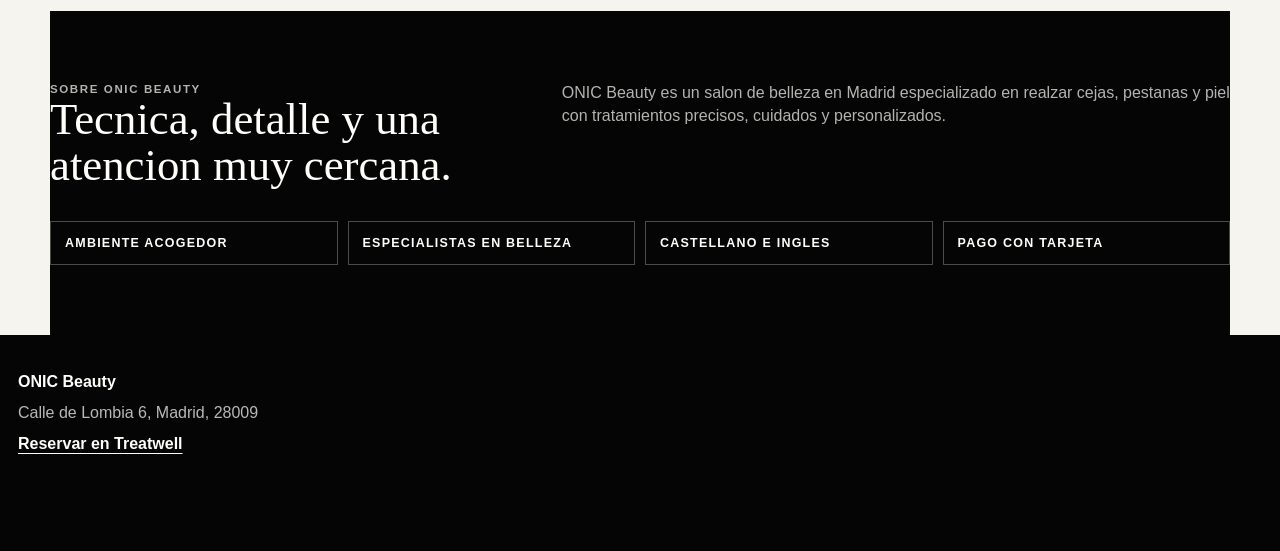
==== commit dcad0483: "Extend layered photo parallax across all pages" ====
--- a/estudio.html
+++ b/estudio.html
@@ -13,7 +13,7 @@
     <link rel="preconnect" href="https://images.unsplash.com" />
     <link rel="icon" href="assets/logo-onic.svg" type="image/svg+xml" />
     <link rel="stylesheet" href="styles.css" />
-    <link rel="stylesheet" href="motion.css?v=20261016" />
+    <link rel="stylesheet" href="motion.css?v=20261016-2" />
   </head>
   <body>
     <header class="site-header">
@@ -56,14 +56,14 @@
         </div>
 
         <div class="beauty-motion" data-parallax-scene aria-label="Composición de imágenes de belleza">
-          <div class="motion-frame frame-main">
-            <img data-parallax="38" data-depth="15" src="https://images.unsplash.com/photo-1515377905703-c4788e51af15?auto=format&fit=crop&w=1100&q=85" alt="Tratamiento facial relajante en cabina" />
+          <div class="motion-frame frame-main floating-layer" data-parallax="18" data-depth="8">
+            <img data-parallax="38" data-tilt="0.8" data-depth="15" src="https://images.unsplash.com/photo-1515377905703-c4788e51af15?auto=format&fit=crop&w=1100&q=85" alt="Tratamiento facial relajante en cabina" />
           </div>
-          <div class="motion-frame frame-top">
-            <img data-parallax="-32" data-depth="26" src="https://images.unsplash.com/photo-1522335789203-aabd1fc54bc9?auto=format&fit=crop&w=800&q=85" alt="Productos de belleza y cuidado facial" />
+          <div class="motion-frame frame-top floating-layer" data-parallax="-30" data-depth="16">
+            <img data-parallax="-32" data-tilt="-0.8" data-depth="26" src="https://images.unsplash.com/photo-1522335789203-aabd1fc54bc9?auto=format&fit=crop&w=800&q=85" alt="Productos de belleza y cuidado facial" />
           </div>
-          <div class="motion-frame frame-bottom">
-            <img data-parallax="55" data-depth="20" src="https://images.unsplash.com/photo-1595476108010-b4d1f102b1b1?auto=format&fit=crop&w=800&q=85" alt="Detalle de mirada, cejas y pestanas" />
+          <div class="motion-frame frame-bottom floating-layer" data-parallax="38" data-depth="12">
+            <img data-parallax="55" data-tilt="0.8" data-depth="20" src="https://images.unsplash.com/photo-1595476108010-b4d1f102b1b1?auto=format&fit=crop&w=800&q=85" alt="Detalle de mirada, cejas y pestanas" />
           </div>
           <div class="motion-caption">
             <span>Skin glow</span>
@@ -121,6 +121,6 @@
       <svg viewBox="0 0 32 32" aria-hidden="true"><path d="M16.02 3.2A12.7 12.7 0 0 0 5.3 22.74L3.8 28.8l6.18-1.47A12.7 12.7 0 1 0 16.02 3.2Zm0 2.34a10.36 10.36 0 0 1 8.78 15.84 10.34 10.34 0 0 1-13.93 3.63l-.44-.26-3.27.78.8-3.2-.29-.46A10.35 10.35 0 0 1 16.02 5.54Zm-4.1 4.98c-.24 0-.62.09-.95.45-.33.37-1.25 1.22-1.25 2.97s1.28 3.45 1.46 3.69c.18.24 2.47 3.95 6.1 5.38 3.02 1.19 3.64.95 4.3.89.66-.06 2.12-.87 2.42-1.7.3-.84.3-1.56.21-1.7-.09-.16-.33-.25-.69-.43-.36-.18-2.12-1.04-2.45-1.16-.33-.12-.57-.18-.81.18-.24.36-.93 1.16-1.14 1.4-.21.24-.42.27-.78.09-.36-.18-1.52-.56-2.9-1.79-1.07-.95-1.8-2.13-2.01-2.49-.21-.36-.02-.55.16-.73.16-.16.36-.42.54-.63.18-.21.24-.36.36-.6.12-.24.06-.45-.03-.63-.09-.18-.81-1.95-1.11-2.67-.29-.7-.59-.61-.81-.62h-.62Z" /></svg>
     </a>
 
-    <script src="script.js?v=20261016"></script>
+    <script src="script.js?v=20261016-2"></script>
   </body>
 </html>
--- a/motion.css
+++ b/motion.css
@@ -14,7 +14,8 @@
 .ritual-banner > img,
 .motion-frame img[data-parallax],
 .carousel-slide img[data-parallax],
-.gallery-photo img[data-parallax] {
+.gallery-photo img[data-parallax],
+.editorial-photo img[data-parallax] {
   position: absolute;
   inset: -12% -10%;
   width: 120%;
@@ -22,8 +23,20 @@
   max-width: none;
   object-fit: cover;
   animation: none;
-  transform: translate3d(var(--depth-x), calc(var(--parallax-y) + var(--depth-y)), 0) scale(1.025);
+  transform: translate3d(var(--depth-x), calc(var(--parallax-y) + var(--depth-y)), 0) rotate(var(--photo-roll, 0deg)) scale(var(--photo-zoom, 1.025));
 }
+.floating-layer { transform: translate3d(var(--depth-x), calc(var(--parallax-y) + var(--depth-y)), 0); }
+.photo-editorial { display: grid; grid-template-columns: 1fr .58fr; align-items: center; gap: 6%; padding-top: 22px; padding-bottom: 50px; }
+.editorial-photo { margin: 0; overflow: hidden; isolation: isolate; background: #dedad1; aspect-ratio: 4 / 3; }
+.editorial-photo.portrait { aspect-ratio: 4 / 5; margin-top: 60px; }
+.editorial-photo img { filter: saturate(.65); }
+.editorial-photo::after { content: ''; position: absolute; inset: 0; border: 1px solid rgba(255,255,255,.15); pointer-events: none; }
+.editorial-photo figcaption { position: absolute; z-index: 1; bottom: 22px; left: 24px; color: white; font: italic 2rem Georgia, serif; text-shadow: 0 1px 15px rgba(0,0,0,.8); }
+.photo-note { margin: 16px 0 0; font-size: .62rem; color: var(--lux-muted); }
+.photo-editorial .photo-note { grid-column: 1 / -1; }
+.panorama-section { padding-block: 10px 40px; }
+.panorama-section .editorial-photo { aspect-ratio: 2.8 / 1; }
+.panorama-section .photo-note { text-align: right; }
 .cover-sticky .demo-slide img { object-position: 60% center; filter: saturate(0.65) contrast(1.03); }
 .cover-sticky .video-shade { z-index: 1; pointer-events: none; background: linear-gradient(90deg, rgba(5, 5, 5, .72), rgba(5, 5, 5, .23) 66%), linear-gradient(0deg, rgba(5, 5, 5, .65), transparent 35%); }
 .cover-content { position: absolute; z-index: 3; left: max(7vw, calc((100vw - 1200px) / 2)); top: 50%; width: min(850px, 85%); transform: translate3d(0, calc(-46% - var(--cover-progress) * 42px), 0); }
@@ -115,6 +128,11 @@
   .treatment-grid { gap: 22px; }
 }
 @media (max-width: 719px) {
+  .photo-editorial { grid-template-columns: 1fr .65fr; gap: 16px; padding-bottom: 20px; }
+  .editorial-photo { aspect-ratio: 3 / 4; }
+  .editorial-photo.portrait { margin-top: 45px; }
+  .editorial-photo figcaption { left: 12px; bottom: 16px; font-size: 1.25rem; }
+  .panorama-section .editorial-photo { aspect-ratio: 4 / 3; }
   .cover-story { height: 125vh; height: 125svh; min-height: 780px; }
   .cover-sticky { min-height: 780px; }
   .cover-content { left: 7%; width: 86%; top: 44%; }
@@ -164,6 +182,7 @@
   .cover-story { height: auto; }
   .cover-sticky[data-parallax-scene] { position: relative; }
   [data-parallax] { transform: scale(1.025) !important; }
+  .floating-layer[data-parallax] { transform: none !important; }
   .cover-content { transform: translateY(-46%); }
   .cover-orbit { transform: none; }
   .will-reveal { opacity: 1; translate: none; }
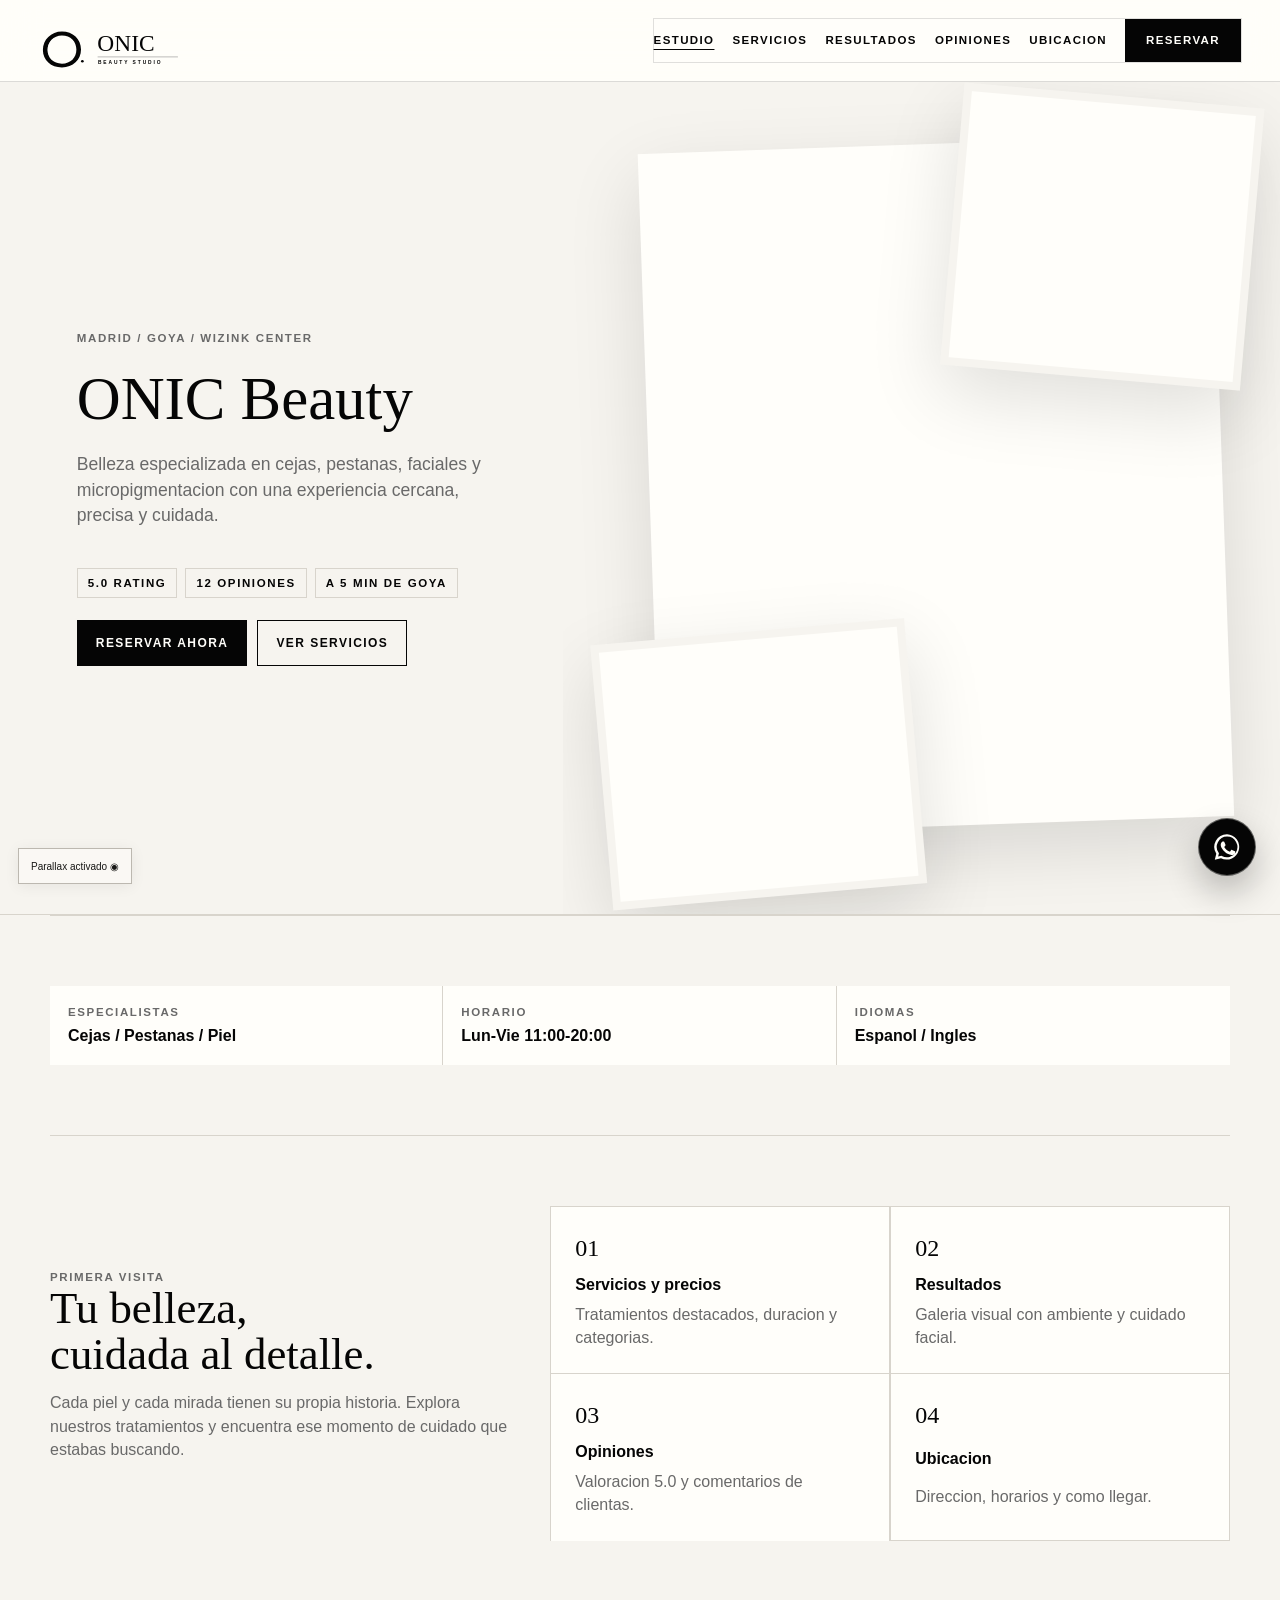
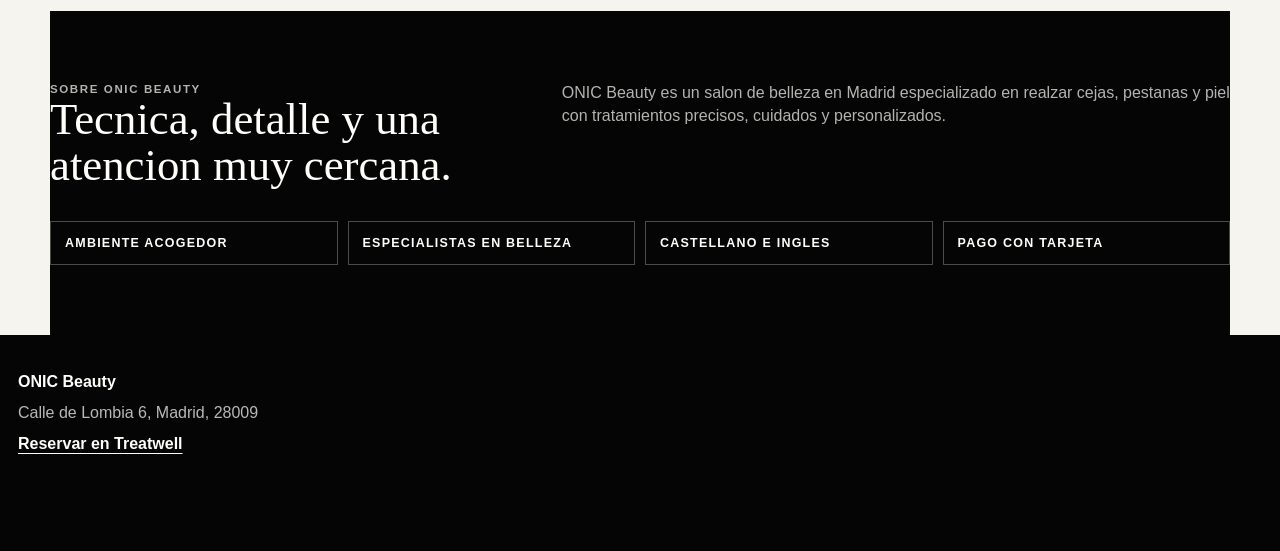
==== commit 0b840104: "Make parallax visible on every image and add original beauty artwork" ====
--- a/estudio.html
+++ b/estudio.html
@@ -13,7 +13,7 @@
     <link rel="preconnect" href="https://images.unsplash.com" />
     <link rel="icon" href="assets/logo-onic.svg" type="image/svg+xml" />
     <link rel="stylesheet" href="styles.css" />
-    <link rel="stylesheet" href="motion.css?v=20261016-2" />
+    <link rel="stylesheet" href="motion.css?v=20261016-3" />
   </head>
   <body>
     <header class="site-header">
@@ -121,6 +121,6 @@
       <svg viewBox="0 0 32 32" aria-hidden="true"><path d="M16.02 3.2A12.7 12.7 0 0 0 5.3 22.74L3.8 28.8l6.18-1.47A12.7 12.7 0 1 0 16.02 3.2Zm0 2.34a10.36 10.36 0 0 1 8.78 15.84 10.34 10.34 0 0 1-13.93 3.63l-.44-.26-3.27.78.8-3.2-.29-.46A10.35 10.35 0 0 1 16.02 5.54Zm-4.1 4.98c-.24 0-.62.09-.95.45-.33.37-1.25 1.22-1.25 2.97s1.28 3.45 1.46 3.69c.18.24 2.47 3.95 6.1 5.38 3.02 1.19 3.64.95 4.3.89.66-.06 2.12-.87 2.42-1.7.3-.84.3-1.56.21-1.7-.09-.16-.33-.25-.69-.43-.36-.18-2.12-1.04-2.45-1.16-.33-.12-.57-.18-.81.18-.24.36-.93 1.16-1.14 1.4-.21.24-.42.27-.78.09-.36-.18-1.52-.56-2.9-1.79-1.07-.95-1.8-2.13-2.01-2.49-.21-.36-.02-.55.16-.73.16-.16.36-.42.54-.63.18-.21.24-.36.36-.6.12-.24.06-.45-.03-.63-.09-.18-.81-1.95-1.11-2.67-.29-.7-.59-.61-.81-.62h-.62Z" /></svg>
     </a>
 
-    <script src="script.js?v=20261016-2"></script>
+    <script src="script.js?v=20261016-3"></script>
   </body>
 </html>
--- a/motion.css
+++ b/motion.css
@@ -17,19 +17,30 @@
 .gallery-photo img[data-parallax],
 .editorial-photo img[data-parallax] {
   position: absolute;
-  inset: -12% -10%;
-  width: 120%;
-  height: 124%;
+  inset: -28% -12%;
+  width: 124%;
+  height: 156%;
   max-width: none;
   object-fit: cover;
   animation: none;
   transform: translate3d(var(--depth-x), calc(var(--parallax-y) + var(--depth-y)), 0) rotate(var(--photo-roll, 0deg)) scale(var(--photo-zoom, 1.025));
 }
 .floating-layer { transform: translate3d(var(--depth-x), calc(var(--parallax-y) + var(--depth-y)), 0); }
+.brand-logo[data-parallax] { transform: translate3d(var(--depth-x), var(--parallax-y), 0); }
+.motion-toggle { position: fixed; z-index: 90; left: 18px; bottom: 16px; min-height: 36px; padding: 9px 12px; border: 1px solid #bcb8b0; border-radius: 0; background: rgba(250,248,244,.95); color: #171715; font: 10px Arial,sans-serif; cursor: pointer; box-shadow: 0 2px 15px #0001; }
+.motion-toggle:hover { background: #171715; color: #fff; }
+.motion-disabled [data-parallax] { transform: scale(1.025) !important; }
+.motion-disabled .floating-layer[data-parallax], .motion-disabled .brand-logo[data-parallax] { transform: none !important; }
+.motion-disabled .cover-story { height: auto; }
+.motion-disabled .cover-sticky[data-parallax-scene] { position: relative; }
+.motion-disabled .cover-content { transform: translateY(-46%); }
+.motion-disabled .cover-orbit { transform: none; }
+.motion-disabled .will-reveal { opacity: 1; translate: none; }
 .photo-editorial { display: grid; grid-template-columns: 1fr .58fr; align-items: center; gap: 6%; padding-top: 22px; padding-bottom: 50px; }
 .editorial-photo { margin: 0; overflow: hidden; isolation: isolate; background: #dedad1; aspect-ratio: 4 / 3; }
 .editorial-photo.portrait { aspect-ratio: 4 / 5; margin-top: 60px; }
 .editorial-photo img { filter: saturate(.65); }
+.editorial-photo.portrait img[src*="onic-beauty-editorial"] { object-position: 82% center; }
 .editorial-photo::after { content: ''; position: absolute; inset: 0; border: 1px solid rgba(255,255,255,.15); pointer-events: none; }
 .editorial-photo figcaption { position: absolute; z-index: 1; bottom: 22px; left: 24px; color: white; font: italic 2rem Georgia, serif; text-shadow: 0 1px 15px rgba(0,0,0,.8); }
 .photo-note { margin: 16px 0 0; font-size: .62rem; color: var(--lux-muted); }
@@ -179,11 +190,11 @@
   .cover-copy { margin-bottom: 18px; }
 }
 @media (prefers-reduced-motion: reduce) {
-  .cover-story { height: auto; }
-  .cover-sticky[data-parallax-scene] { position: relative; }
-  [data-parallax] { transform: scale(1.025) !important; }
-  .floating-layer[data-parallax] { transform: none !important; }
-  .cover-content { transform: translateY(-46%); }
-  .cover-orbit { transform: none; }
+  html:not(.motion-enabled) .cover-story { height: auto; }
+  html:not(.motion-enabled) .cover-sticky[data-parallax-scene] { position: relative; }
+  html:not(.motion-enabled) [data-parallax] { transform: scale(1.025) !important; }
+  html:not(.motion-enabled) .floating-layer[data-parallax], html:not(.motion-enabled) .brand-logo[data-parallax] { transform: none !important; }
+  html:not(.motion-enabled) .cover-content { transform: translateY(-46%); }
+  html:not(.motion-enabled) .cover-orbit { transform: none; }
   .will-reveal { opacity: 1; translate: none; }
 }
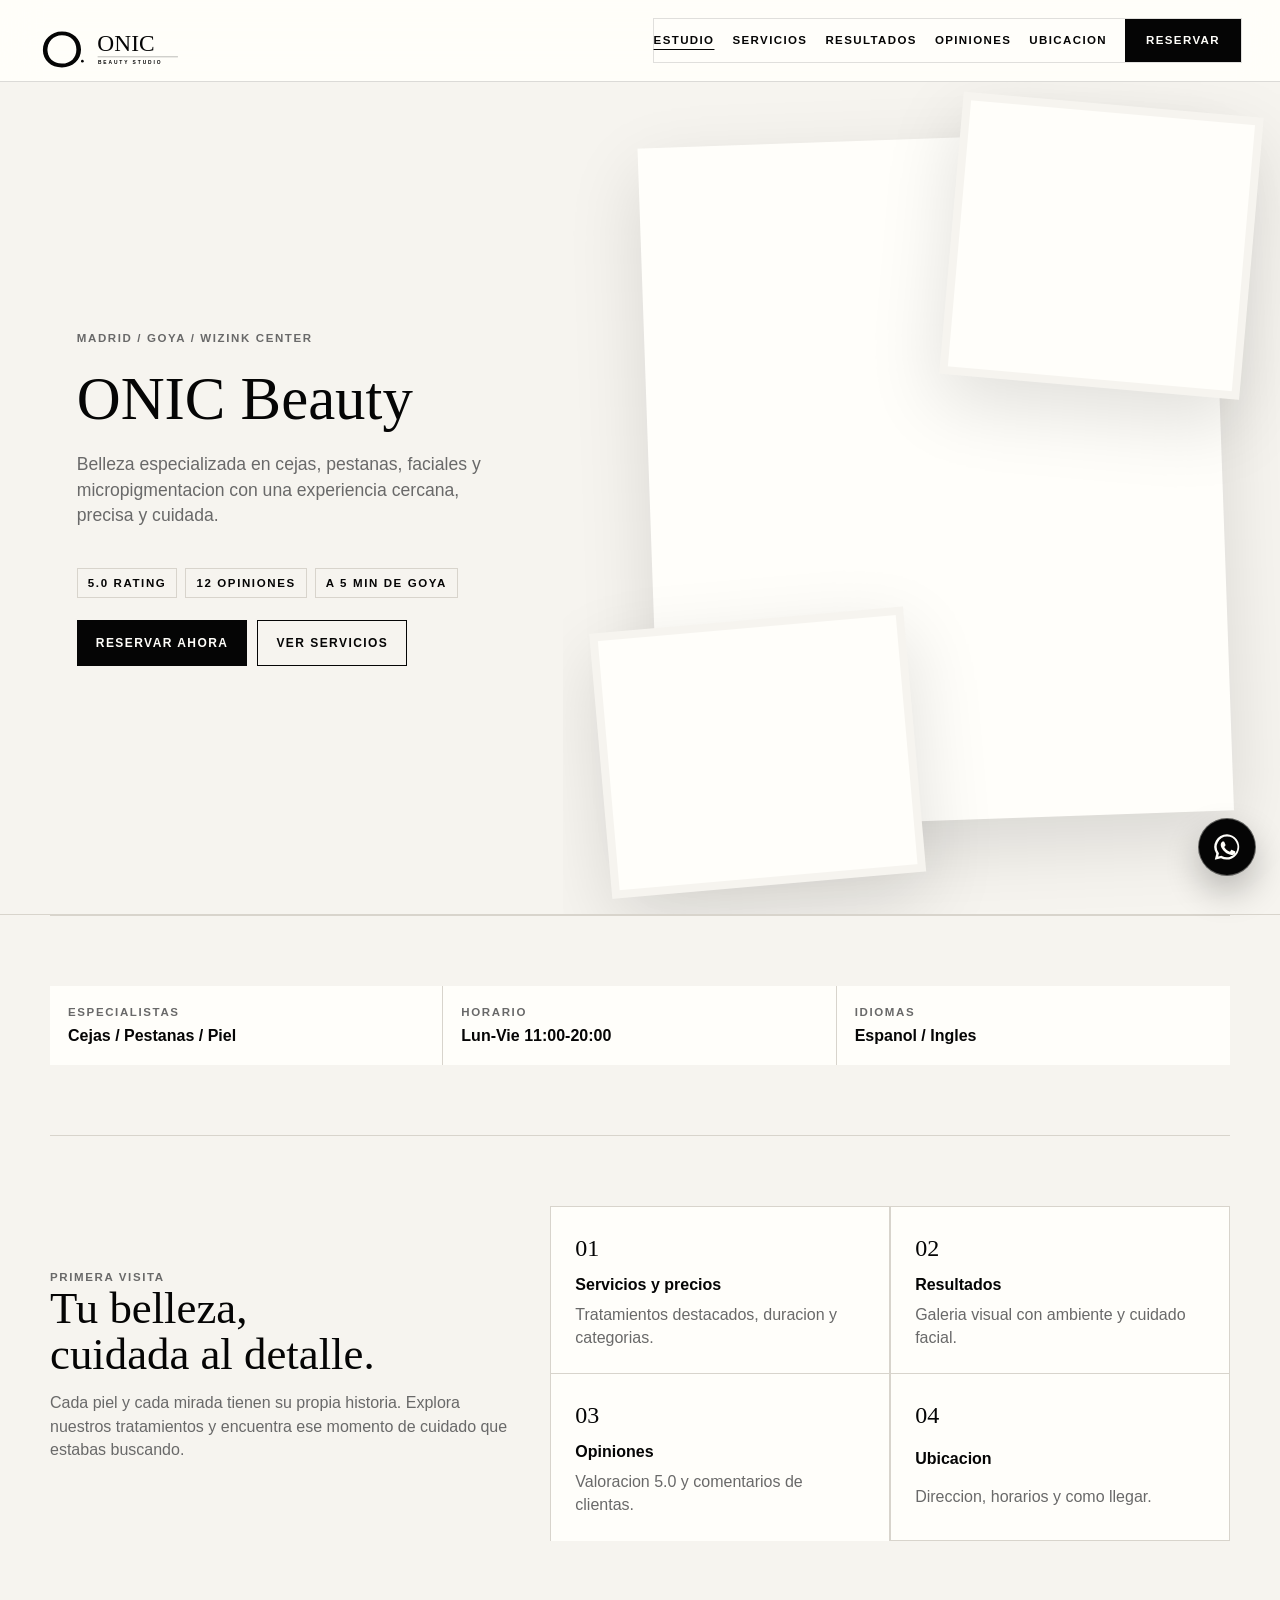
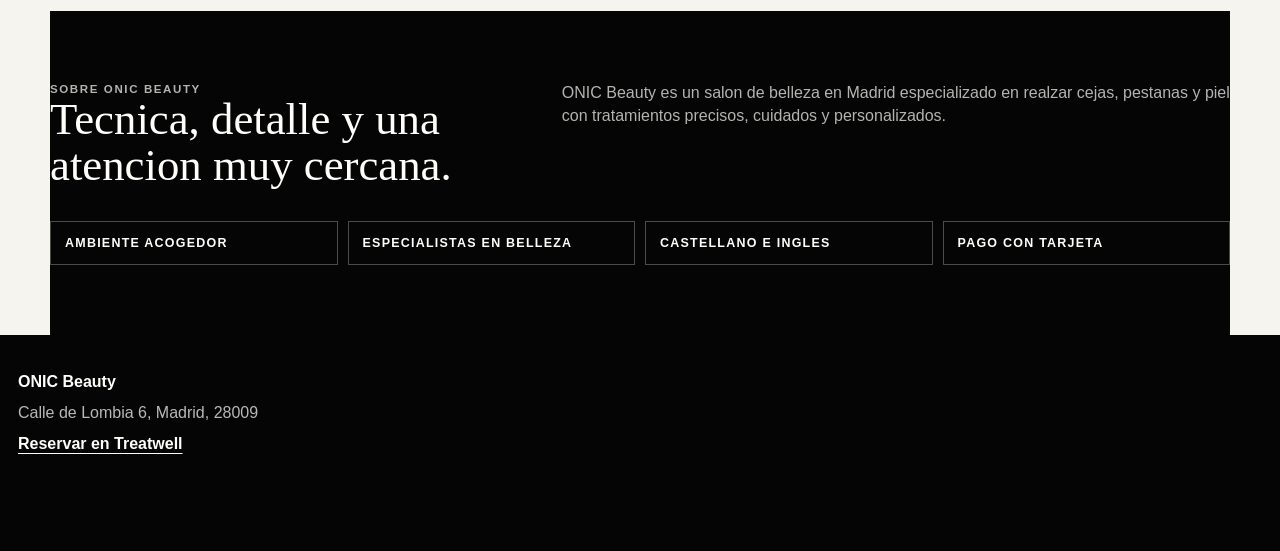
==== commit b0fe21f6: "Enable parallax automatically and remove activation control" ====
--- a/estudio.html
+++ b/estudio.html
@@ -13,7 +13,7 @@
     <link rel="preconnect" href="https://images.unsplash.com" />
     <link rel="icon" href="assets/logo-onic.svg" type="image/svg+xml" />
     <link rel="stylesheet" href="styles.css" />
-    <link rel="stylesheet" href="motion.css?v=20261016-3" />
+    <link rel="stylesheet" href="motion.css?v=20261016-4" />
   </head>
   <body>
     <header class="site-header">
@@ -121,6 +121,6 @@
       <svg viewBox="0 0 32 32" aria-hidden="true"><path d="M16.02 3.2A12.7 12.7 0 0 0 5.3 22.74L3.8 28.8l6.18-1.47A12.7 12.7 0 1 0 16.02 3.2Zm0 2.34a10.36 10.36 0 0 1 8.78 15.84 10.34 10.34 0 0 1-13.93 3.63l-.44-.26-3.27.78.8-3.2-.29-.46A10.35 10.35 0 0 1 16.02 5.54Zm-4.1 4.98c-.24 0-.62.09-.95.45-.33.37-1.25 1.22-1.25 2.97s1.28 3.45 1.46 3.69c.18.24 2.47 3.95 6.1 5.38 3.02 1.19 3.64.95 4.3.89.66-.06 2.12-.87 2.42-1.7.3-.84.3-1.56.21-1.7-.09-.16-.33-.25-.69-.43-.36-.18-2.12-1.04-2.45-1.16-.33-.12-.57-.18-.81.18-.24.36-.93 1.16-1.14 1.4-.21.24-.42.27-.78.09-.36-.18-1.52-.56-2.9-1.79-1.07-.95-1.8-2.13-2.01-2.49-.21-.36-.02-.55.16-.73.16-.16.36-.42.54-.63.18-.21.24-.36.36-.6.12-.24.06-.45-.03-.63-.09-.18-.81-1.95-1.11-2.67-.29-.7-.59-.61-.81-.62h-.62Z" /></svg>
     </a>
 
-    <script src="script.js?v=20261016-3"></script>
+    <script src="script.js?v=20261016-4"></script>
   </body>
 </html>
--- a/motion.css
+++ b/motion.css
@@ -27,15 +27,6 @@
 }
 .floating-layer { transform: translate3d(var(--depth-x), calc(var(--parallax-y) + var(--depth-y)), 0); }
 .brand-logo[data-parallax] { transform: translate3d(var(--depth-x), var(--parallax-y), 0); }
-.motion-toggle { position: fixed; z-index: 90; left: 18px; bottom: 16px; min-height: 36px; padding: 9px 12px; border: 1px solid #bcb8b0; border-radius: 0; background: rgba(250,248,244,.95); color: #171715; font: 10px Arial,sans-serif; cursor: pointer; box-shadow: 0 2px 15px #0001; }
-.motion-toggle:hover { background: #171715; color: #fff; }
-.motion-disabled [data-parallax] { transform: scale(1.025) !important; }
-.motion-disabled .floating-layer[data-parallax], .motion-disabled .brand-logo[data-parallax] { transform: none !important; }
-.motion-disabled .cover-story { height: auto; }
-.motion-disabled .cover-sticky[data-parallax-scene] { position: relative; }
-.motion-disabled .cover-content { transform: translateY(-46%); }
-.motion-disabled .cover-orbit { transform: none; }
-.motion-disabled .will-reveal { opacity: 1; translate: none; }
 .photo-editorial { display: grid; grid-template-columns: 1fr .58fr; align-items: center; gap: 6%; padding-top: 22px; padding-bottom: 50px; }
 .editorial-photo { margin: 0; overflow: hidden; isolation: isolate; background: #dedad1; aspect-ratio: 4 / 3; }
 .editorial-photo.portrait { aspect-ratio: 4 / 5; margin-top: 60px; }
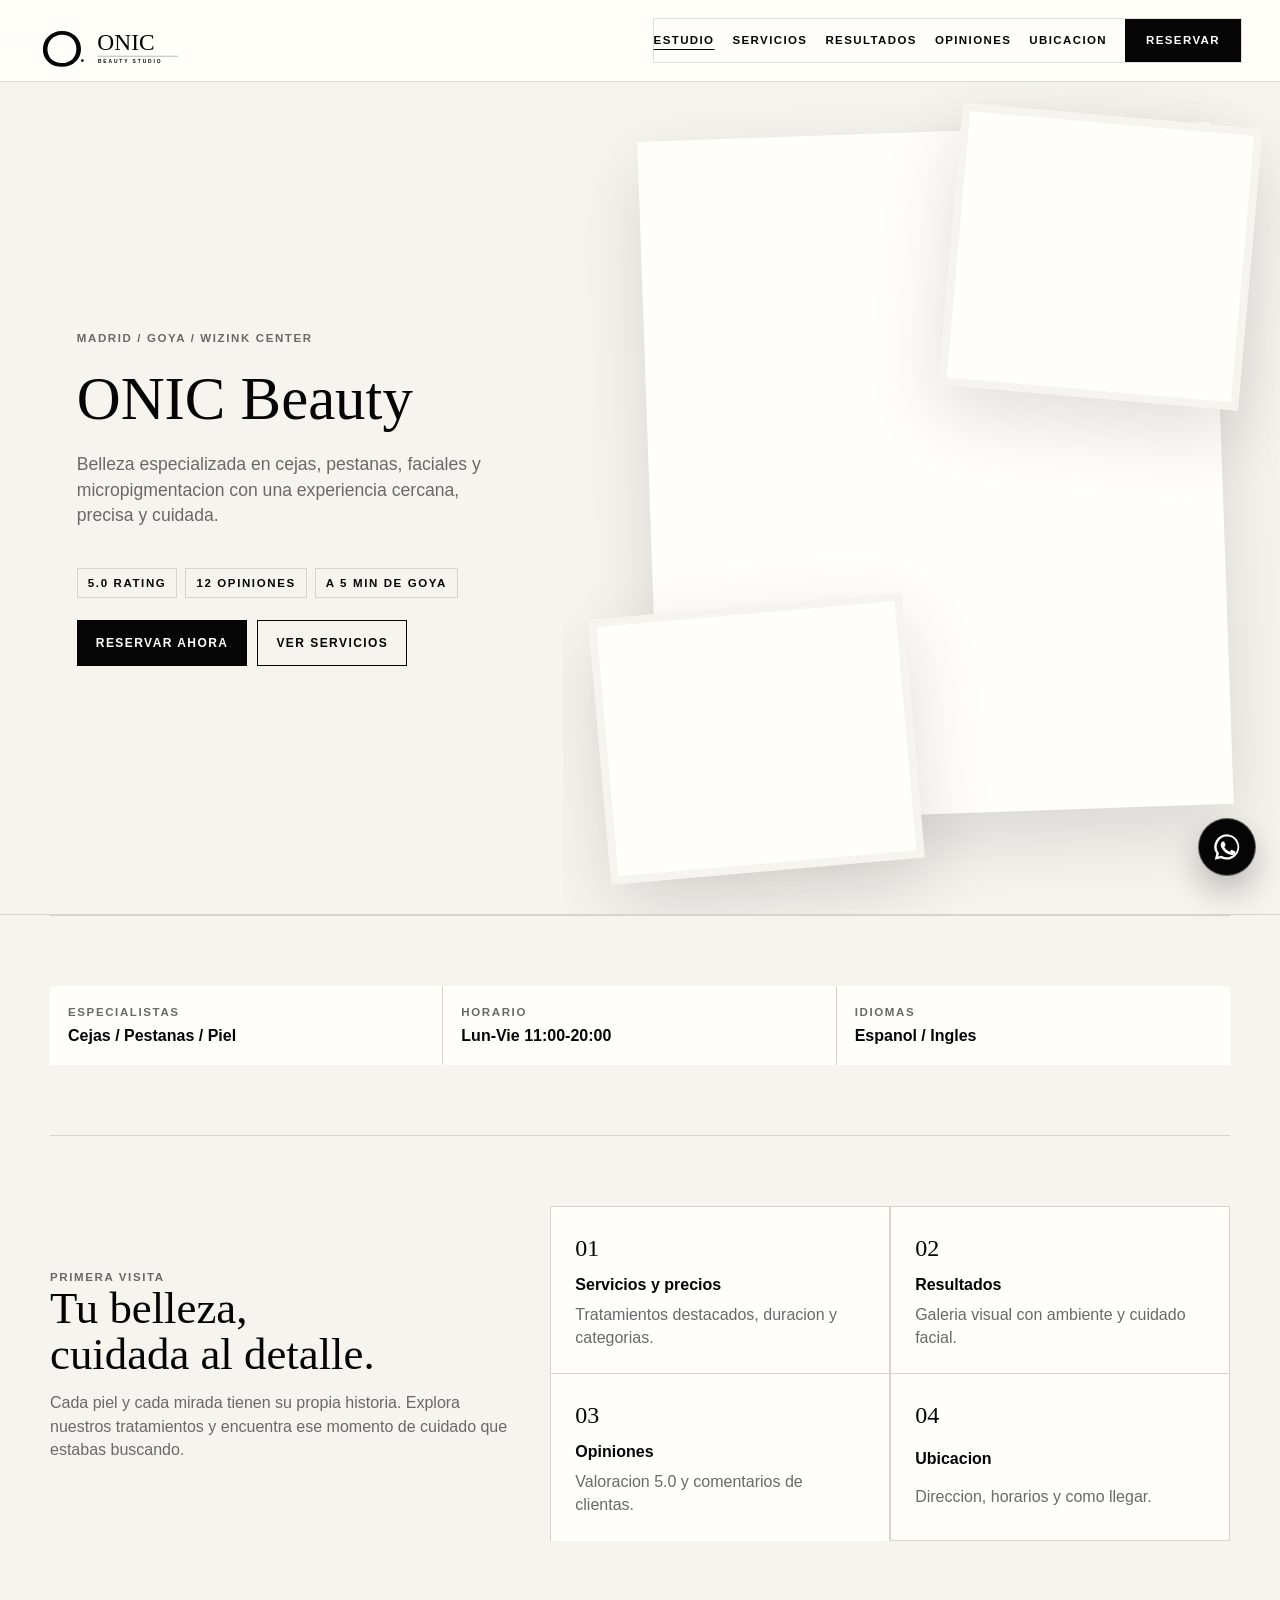
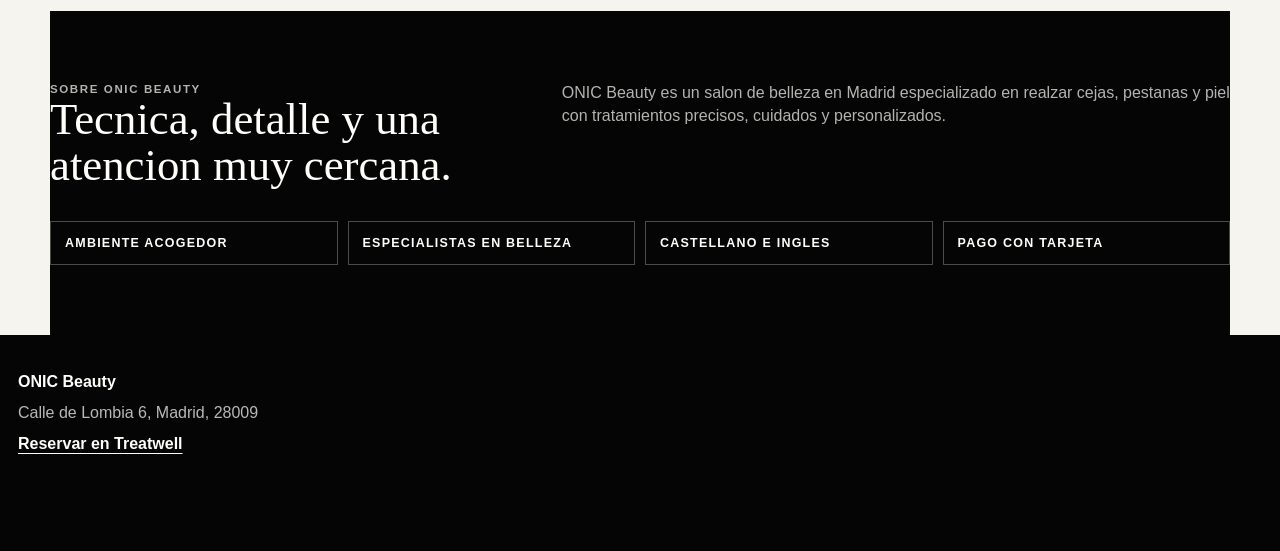
==== commit 9c416ea9: "Add cinematic scroll journey with layered original beauty imagery" ====
--- a/estudio.html
+++ b/estudio.html
@@ -13,7 +13,7 @@
     <link rel="preconnect" href="https://images.unsplash.com" />
     <link rel="icon" href="assets/logo-onic.svg" type="image/svg+xml" />
     <link rel="stylesheet" href="styles.css" />
-    <link rel="stylesheet" href="motion.css?v=20261016-4" />
+    <link rel="stylesheet" href="motion.css?v=20261016-5" />
   </head>
   <body>
     <header class="site-header">
@@ -121,6 +121,6 @@
       <svg viewBox="0 0 32 32" aria-hidden="true"><path d="M16.02 3.2A12.7 12.7 0 0 0 5.3 22.74L3.8 28.8l6.18-1.47A12.7 12.7 0 1 0 16.02 3.2Zm0 2.34a10.36 10.36 0 0 1 8.78 15.84 10.34 10.34 0 0 1-13.93 3.63l-.44-.26-3.27.78.8-3.2-.29-.46A10.35 10.35 0 0 1 16.02 5.54Zm-4.1 4.98c-.24 0-.62.09-.95.45-.33.37-1.25 1.22-1.25 2.97s1.28 3.45 1.46 3.69c.18.24 2.47 3.95 6.1 5.38 3.02 1.19 3.64.95 4.3.89.66-.06 2.12-.87 2.42-1.7.3-.84.3-1.56.21-1.7-.09-.16-.33-.25-.69-.43-.36-.18-2.12-1.04-2.45-1.16-.33-.12-.57-.18-.81.18-.24.36-.93 1.16-1.14 1.4-.21.24-.42.27-.78.09-.36-.18-1.52-.56-2.9-1.79-1.07-.95-1.8-2.13-2.01-2.49-.21-.36-.02-.55.16-.73.16-.16.36-.42.54-.63.18-.21.24-.36.36-.6.12-.24.06-.45-.03-.63-.09-.18-.81-1.95-1.11-2.67-.29-.7-.59-.61-.81-.62h-.62Z" /></svg>
     </a>
 
-    <script src="script.js?v=20261016-4"></script>
+    <script src="script.js?v=20261016-5"></script>
   </body>
 </html>
--- a/motion.css
+++ b/motion.css
@@ -116,6 +116,29 @@
 .carousel-playback { min-height: 44px; padding: 8px 12px; background: transparent; color: var(--lux-black); border: 1px solid currentColor; font-size: .7rem; cursor: pointer; }
 :focus-visible { outline: 3px solid #a98652; outline-offset: 5px; }
 
+/* A scroll-directed camera journey. The three image planes remain separate assets. */
+.film-story { --film-p: 1; --film-product: 1; --film-petals: 1; background: #efe6d8; }
+.film-story.film-ready { height: 340vh; height: 340svh; --film-p: 0; --film-product: 0; --film-petals: 0; }
+.film-stage { position: relative; height: 100vh; height: 100svh; overflow: hidden; isolation: isolate; }
+.film-ready .film-stage { position: sticky; top: 0; }
+.film-background { position: absolute; inset: 0; width: 100%; height: 100%; object-fit: cover; object-position: 67% center; transform-origin: 67% 48%; transform: scale(calc(1 + var(--film-p) * 1.4)); filter: blur(calc(var(--film-p) * 5px)); }
+.film-product { position: absolute; z-index: 2; width: 51%; height: 83%; right: 1%; top: 10%; object-fit: contain; opacity: var(--film-product); transform: translate3d(calc((1 - var(--film-product)) * 38vw), calc((1 - var(--film-product)) * 10vh), 0) rotate(calc(-14deg + var(--film-p) * 19deg)) scale(calc(.5 + var(--film-product) * .56 + var(--film-p) * .12)); }
+.film-petals { position: absolute; z-index: 3; left: -14%; top: -12%; width: 128%; height: 128%; object-fit: cover; opacity: var(--film-petals); transform: translate3d(0, calc(100px - var(--film-p) * 220px), 0) rotate(calc(-8deg + var(--film-p) * 15deg)) scale(calc(.75 + var(--film-p) * .55)); pointer-events: none; }
+.film-copy { --film-copy-alpha: 0; position: absolute; z-index: 4; left: 7%; top: 49%; width: 49%; transform: translateY(calc(-50% + (1 - var(--film-copy-alpha)) * 30px)); opacity: var(--film-copy-alpha); color: #141411; pointer-events: none; }
+.film-copy h2 { font: 400 5.7rem/.98 Didot,"Bodoni 72",Georgia,serif; margin: 0 0 28px; letter-spacing: -.025em; }
+.film-copy h2 em { font-weight: 400; }
+.film-copy p { font: .75rem Arial,sans-serif; }
+.film-copy .button { font-size: .72rem; padding: 18px 25px; gap: 32px; pointer-events: auto; }
+.film-copy:not([inert]) .button { position: relative; }
+.film-copy[inert] .button { pointer-events: none; }
+.film-finale { --film-copy-alpha: 1; }
+.film-ready .film-copy:first-of-type { --film-copy-alpha: 1; }
+.film-ready .film-finale { --film-copy-alpha: 0; }
+.film-skip { position: absolute; z-index: 5; right: 7%; bottom: 45px; font-size: .68rem; color: #29271f; border-bottom: 1px solid currentColor; padding-bottom: 6px; }
+.film-progress { position: absolute; z-index: 5; left: 7%; bottom: 45px; display: flex; align-items: center; gap: 16px; font: 10px Arial,sans-serif; color: #29271f; }
+.film-progress i { width: 110px; height: 1px; background: #29271f55; position: relative; }
+.film-progress i::after { content: ''; position: absolute; inset: 0; background: #29271f; transform-origin: left; transform: scaleX(var(--film-p)); }
+
 @media (min-width: 900px) {
   .video-header .site-nav { background: transparent; border: 0; }
 }
@@ -125,11 +148,22 @@
   .video-header .site-nav .nav-cta { color: var(--lux-white); }
 }
 @media (max-width: 1100px) {
+  .film-copy h2 { font-size: 4.7rem; }
   .cover-content h1 { font-size: 6rem; }
   .ritual-heading h2 { font-size: 3.6rem; }
   .treatment-grid { gap: 22px; }
 }
 @media (max-width: 719px) {
+  .film-story.film-ready { height: 300vh; height: 300svh; }
+  .film-background { object-position: 57% center; transform-origin: 57% 48%; }
+  .film-copy { left: 7%; width: 86%; top: 24%; }
+  .film-copy h2 { font-size: 3rem; line-height: 1.02; margin-bottom: 20px; }
+  .film-copy .button { min-height: 48px; padding: 14px 19px; }
+  .film-product { width: 96%; height: 60%; right: -8%; top: 39%; }
+  .film-petals { width: 150%; height: 105%; left: -25%; top: -5%; object-fit: contain; }
+  .film-skip { right: 100px; bottom: 32px; font-size: .6rem; }
+  .film-progress { bottom: 32px; gap: 10px; }
+  .film-progress i { width: 45px; }
   .photo-editorial { grid-template-columns: 1fr .65fr; gap: 16px; padding-bottom: 20px; }
   .editorial-photo { aspect-ratio: 3 / 4; }
   .editorial-photo.portrait { margin-top: 45px; }
@@ -189,3 +223,9 @@
   html:not(.motion-enabled) .cover-orbit { transform: none; }
   .will-reveal { opacity: 1; translate: none; }
 }
+@media (max-height: 600px) {
+  .film-copy { top: 52%; width: 65%; }
+  .film-copy h2 { font-size: 3rem; }
+  .film-product { top: 15%; height: 85%; width: 64%; right: -17%; }
+  .film-skip, .film-progress { bottom: 18px; }
+}
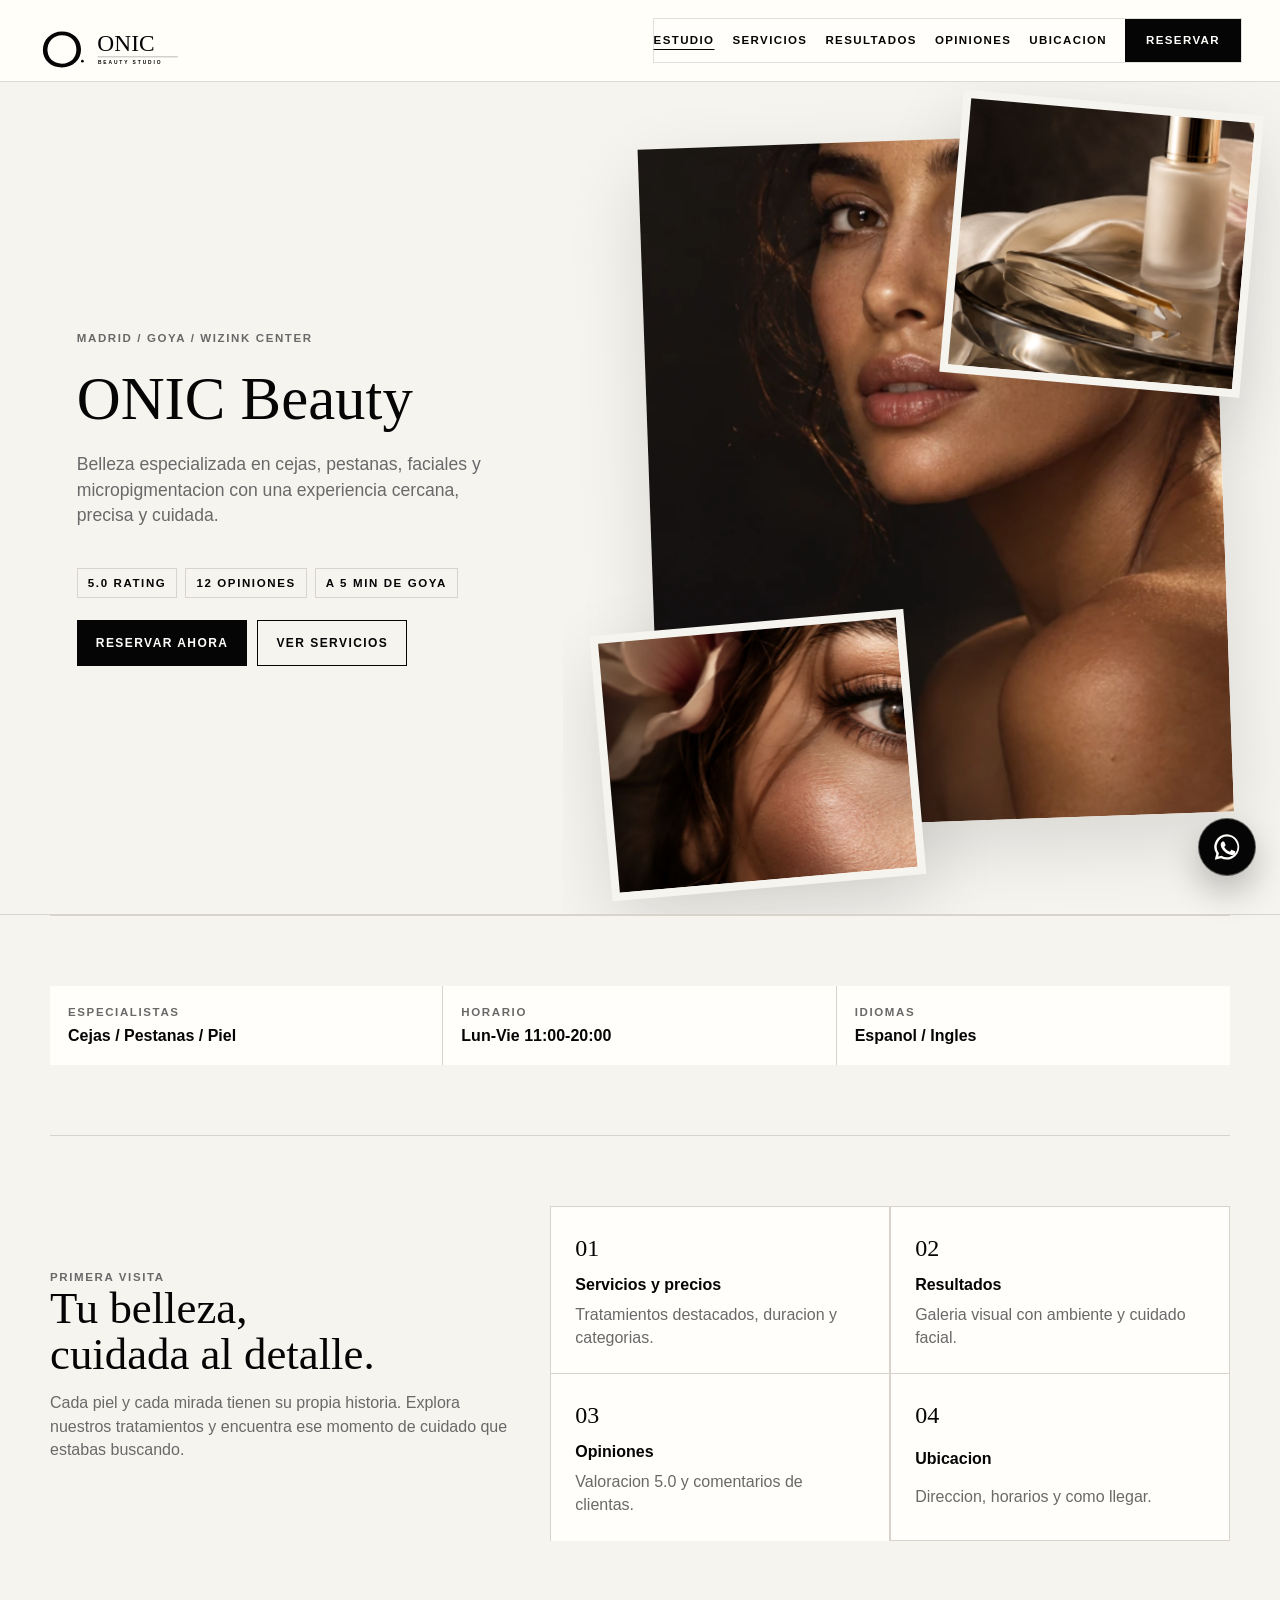
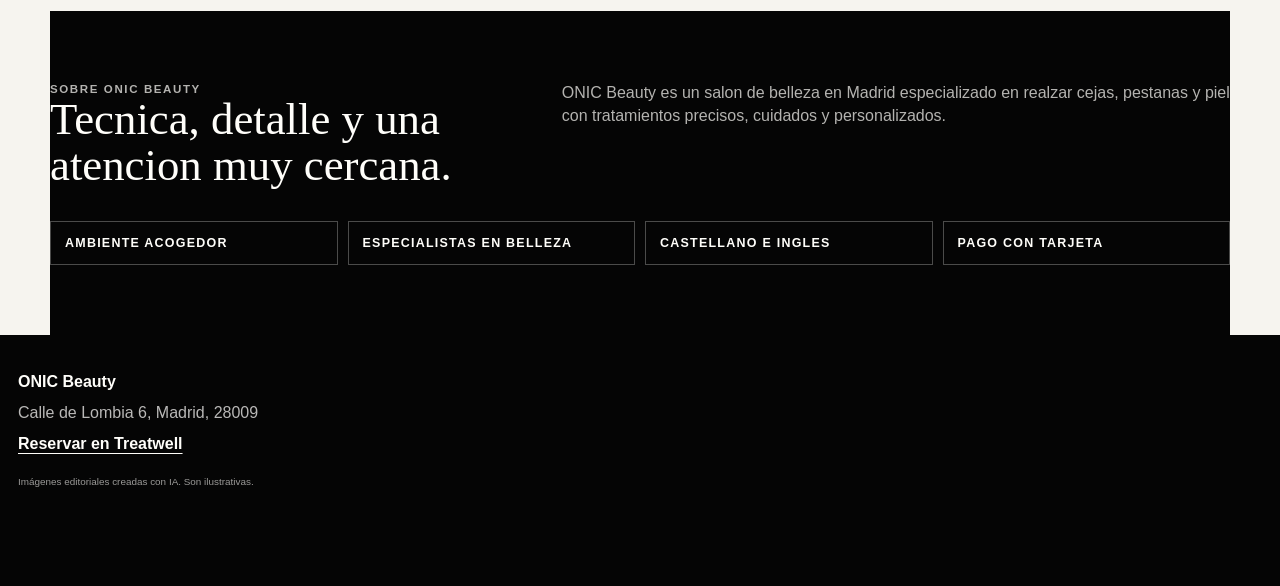
==== commit b1886f92: "Replace stock photographs with original ONIC Beauty editorial imagery" ====
--- a/estudio.html
+++ b/estudio.html
@@ -10,10 +10,9 @@
     />
     <meta name="theme-color" content="#faf7f2" />
     <link rel="preload" href="assets/logo-onic.svg" as="image" />
-    <link rel="preconnect" href="https://images.unsplash.com" />
     <link rel="icon" href="assets/logo-onic.svg" type="image/svg+xml" />
     <link rel="stylesheet" href="styles.css" />
-    <link rel="stylesheet" href="motion.css?v=20261016-5" />
+    <link rel="stylesheet" href="motion.css?v=20261016-6" />
   </head>
   <body>
     <header class="site-header">
@@ -57,13 +56,13 @@
 
         <div class="beauty-motion" data-parallax-scene aria-label="Composición de imágenes de belleza">
           <div class="motion-frame frame-main floating-layer" data-parallax="18" data-depth="8">
-            <img data-parallax="38" data-tilt="0.8" data-depth="15" src="https://images.unsplash.com/photo-1515377905703-c4788e51af15?auto=format&fit=crop&w=1100&q=85" alt="Tratamiento facial relajante en cabina" />
+            <img data-parallax="38" data-tilt="0.8" data-depth="15" src="assets/beauty-portrait.webp" alt="Retrato editorial de belleza creado con IA" />
           </div>
           <div class="motion-frame frame-top floating-layer" data-parallax="-30" data-depth="16">
-            <img data-parallax="-32" data-tilt="-0.8" data-depth="26" src="https://images.unsplash.com/photo-1522335789203-aabd1fc54bc9?auto=format&fit=crop&w=800&q=85" alt="Productos de belleza y cuidado facial" />
+            <img data-parallax="-32" data-tilt="-0.8" data-depth="26" src="assets/beauty-tools.webp" alt="Productos de belleza y cuidado facial" />
           </div>
           <div class="motion-frame frame-bottom floating-layer" data-parallax="38" data-depth="12">
-            <img data-parallax="55" data-tilt="0.8" data-depth="20" src="https://images.unsplash.com/photo-1595476108010-b4d1f102b1b1?auto=format&fit=crop&w=800&q=85" alt="Detalle de mirada, cejas y pestanas" />
+            <img data-parallax="55" data-tilt="0.8" data-depth="20" src="assets/beauty-brows.webp" alt="Detalle de mirada, cejas y pestanas" />
           </div>
           <div class="motion-caption">
             <span>Skin glow</span>
@@ -115,12 +114,12 @@
       <strong>ONIC Beauty</strong>
       <span>Calle de Lombia 6, Madrid, 28009</span>
       <a href="https://www.treatwell.es/establecimiento/onic-beauty/">Reservar en Treatwell</a>
-    </footer>
+    <small class="image-credit">Imágenes editoriales creadas con IA. Son ilustrativas.</small></footer>
 
     <a class="whatsapp-float" href="https://wa.me/34617253991?text=Hola%20ONIC%20Beauty%2C%20me%20gustaria%20pedir%20informacion%20o%20reservar%20una%20cita." aria-label="Escribir por WhatsApp">
       <svg viewBox="0 0 32 32" aria-hidden="true"><path d="M16.02 3.2A12.7 12.7 0 0 0 5.3 22.74L3.8 28.8l6.18-1.47A12.7 12.7 0 1 0 16.02 3.2Zm0 2.34a10.36 10.36 0 0 1 8.78 15.84 10.34 10.34 0 0 1-13.93 3.63l-.44-.26-3.27.78.8-3.2-.29-.46A10.35 10.35 0 0 1 16.02 5.54Zm-4.1 4.98c-.24 0-.62.09-.95.45-.33.37-1.25 1.22-1.25 2.97s1.28 3.45 1.46 3.69c.18.24 2.47 3.95 6.1 5.38 3.02 1.19 3.64.95 4.3.89.66-.06 2.12-.87 2.42-1.7.3-.84.3-1.56.21-1.7-.09-.16-.33-.25-.69-.43-.36-.18-2.12-1.04-2.45-1.16-.33-.12-.57-.18-.81.18-.24.36-.93 1.16-1.14 1.4-.21.24-.42.27-.78.09-.36-.18-1.52-.56-2.9-1.79-1.07-.95-1.8-2.13-2.01-2.49-.21-.36-.02-.55.16-.73.16-.16.36-.42.54-.63.18-.21.24-.36.36-.6.12-.24.06-.45-.03-.63-.09-.18-.81-1.95-1.11-2.67-.29-.7-.59-.61-.81-.62h-.62Z" /></svg>
     </a>
 
-    <script src="script.js?v=20261016-5"></script>
+    <script src="script.js?v=20261016-6"></script>
   </body>
 </html>
--- a/motion.css
+++ b/motion.css
@@ -7,6 +7,7 @@
 .cover-sticky .demo-slide { animation: none; opacity: 0; transition: opacity 1.3s ease; pointer-events: none; }
 .cover-sticky .demo-slide:first-child, .cover-sticky .demo-slide.is-active { opacity: 0; }
 .cover-sticky .demo-slide.is-active { opacity: 1; }
+.cover-sticky .demo-slide picture { position: absolute; inset: 0; }
 [data-parallax-scene] { position: relative; }
 .cover-sticky[data-parallax-scene] { position: sticky; }
 .cover-sticky .demo-slide img,
@@ -30,8 +31,8 @@
 .photo-editorial { display: grid; grid-template-columns: 1fr .58fr; align-items: center; gap: 6%; padding-top: 22px; padding-bottom: 50px; }
 .editorial-photo { margin: 0; overflow: hidden; isolation: isolate; background: #dedad1; aspect-ratio: 4 / 3; }
 .editorial-photo.portrait { aspect-ratio: 4 / 5; margin-top: 60px; }
-.editorial-photo img { filter: saturate(.65); }
-.editorial-photo.portrait img[src*="onic-beauty-editorial"] { object-position: 82% center; }
+.editorial-photo img { filter: saturate(.95); }
+.editorial-photo.portrait img[src*="beauty-textures"] { object-position: 82% center; }
 .editorial-photo::after { content: ''; position: absolute; inset: 0; border: 1px solid rgba(255,255,255,.15); pointer-events: none; }
 .editorial-photo figcaption { position: absolute; z-index: 1; bottom: 22px; left: 24px; color: white; font: italic 2rem Georgia, serif; text-shadow: 0 1px 15px rgba(0,0,0,.8); }
 .photo-note { margin: 16px 0 0; font-size: .62rem; color: var(--lux-muted); }
@@ -39,7 +40,7 @@
 .panorama-section { padding-block: 10px 40px; }
 .panorama-section .editorial-photo { aspect-ratio: 2.8 / 1; }
 .panorama-section .photo-note { text-align: right; }
-.cover-sticky .demo-slide img { object-position: 60% center; filter: saturate(0.65) contrast(1.03); }
+.cover-sticky .demo-slide img { object-position: 65% center; filter: saturate(.95) contrast(1.03); }
 .cover-sticky .video-shade { z-index: 1; pointer-events: none; background: linear-gradient(90deg, rgba(5, 5, 5, .72), rgba(5, 5, 5, .23) 66%), linear-gradient(0deg, rgba(5, 5, 5, .65), transparent 35%); }
 .cover-content { position: absolute; z-index: 3; left: max(7vw, calc((100vw - 1200px) / 2)); top: 50%; width: min(850px, 85%); transform: translate3d(0, calc(-46% - var(--cover-progress) * 42px), 0); }
 .cover-content .eyebrow { color: rgba(255, 254, 250, .82); font-size: .68rem; margin-bottom: 25px; }
@@ -80,7 +81,7 @@
 .treatment-item:nth-child(3) { margin-top: 40px; }
 .treatment-photo { aspect-ratio: 3 / 4; overflow: hidden; background: #dedad1; isolation: isolate; }
 .treatment-photo::after { content: ''; position: absolute; inset: 0; background: linear-gradient(transparent 70%, rgba(0, 0, 0, .25)); pointer-events: none; }
-.treatment-photo img { filter: saturate(.65); transition: filter 500ms ease; }
+.treatment-photo img { filter: saturate(.95); transition: filter 500ms ease; }
 .treatment-item:hover img { filter: saturate(1); }
 .photo-index { position: absolute; bottom: 15px; left: 18px; color: white; font: italic 34px Georgia, serif; z-index: 1; }
 .treatment-label { display: flex; align-items: baseline; justify-content: space-between; gap: 12px; padding-top: 22px; }
@@ -229,3 +230,5 @@
   .film-product { top: 15%; height: 85%; width: 64%; right: -17%; }
   .film-skip, .film-progress { bottom: 18px; }
 }
+
+.image-credit { display: block; grid-column: 1 / -1; font-size: .62rem; color: rgba(255,254,250,.6); margin-top: 12px; }
